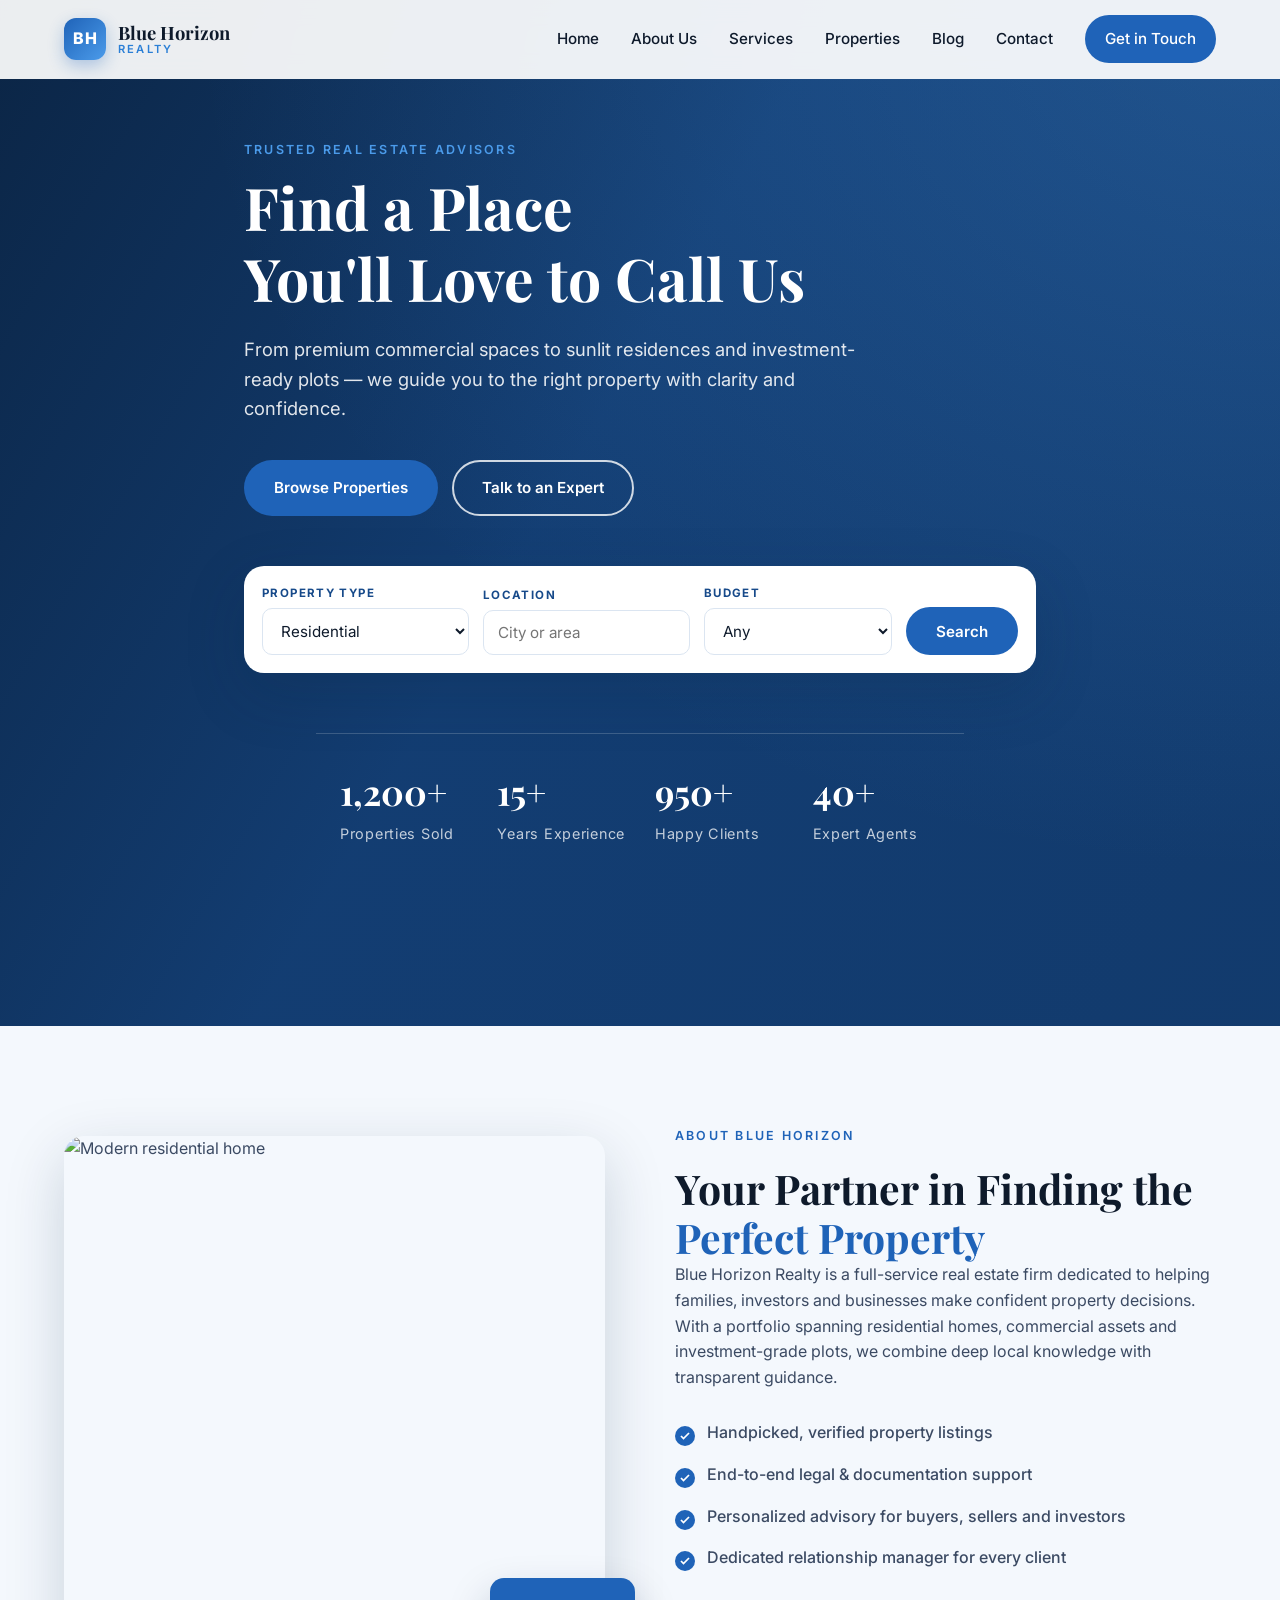
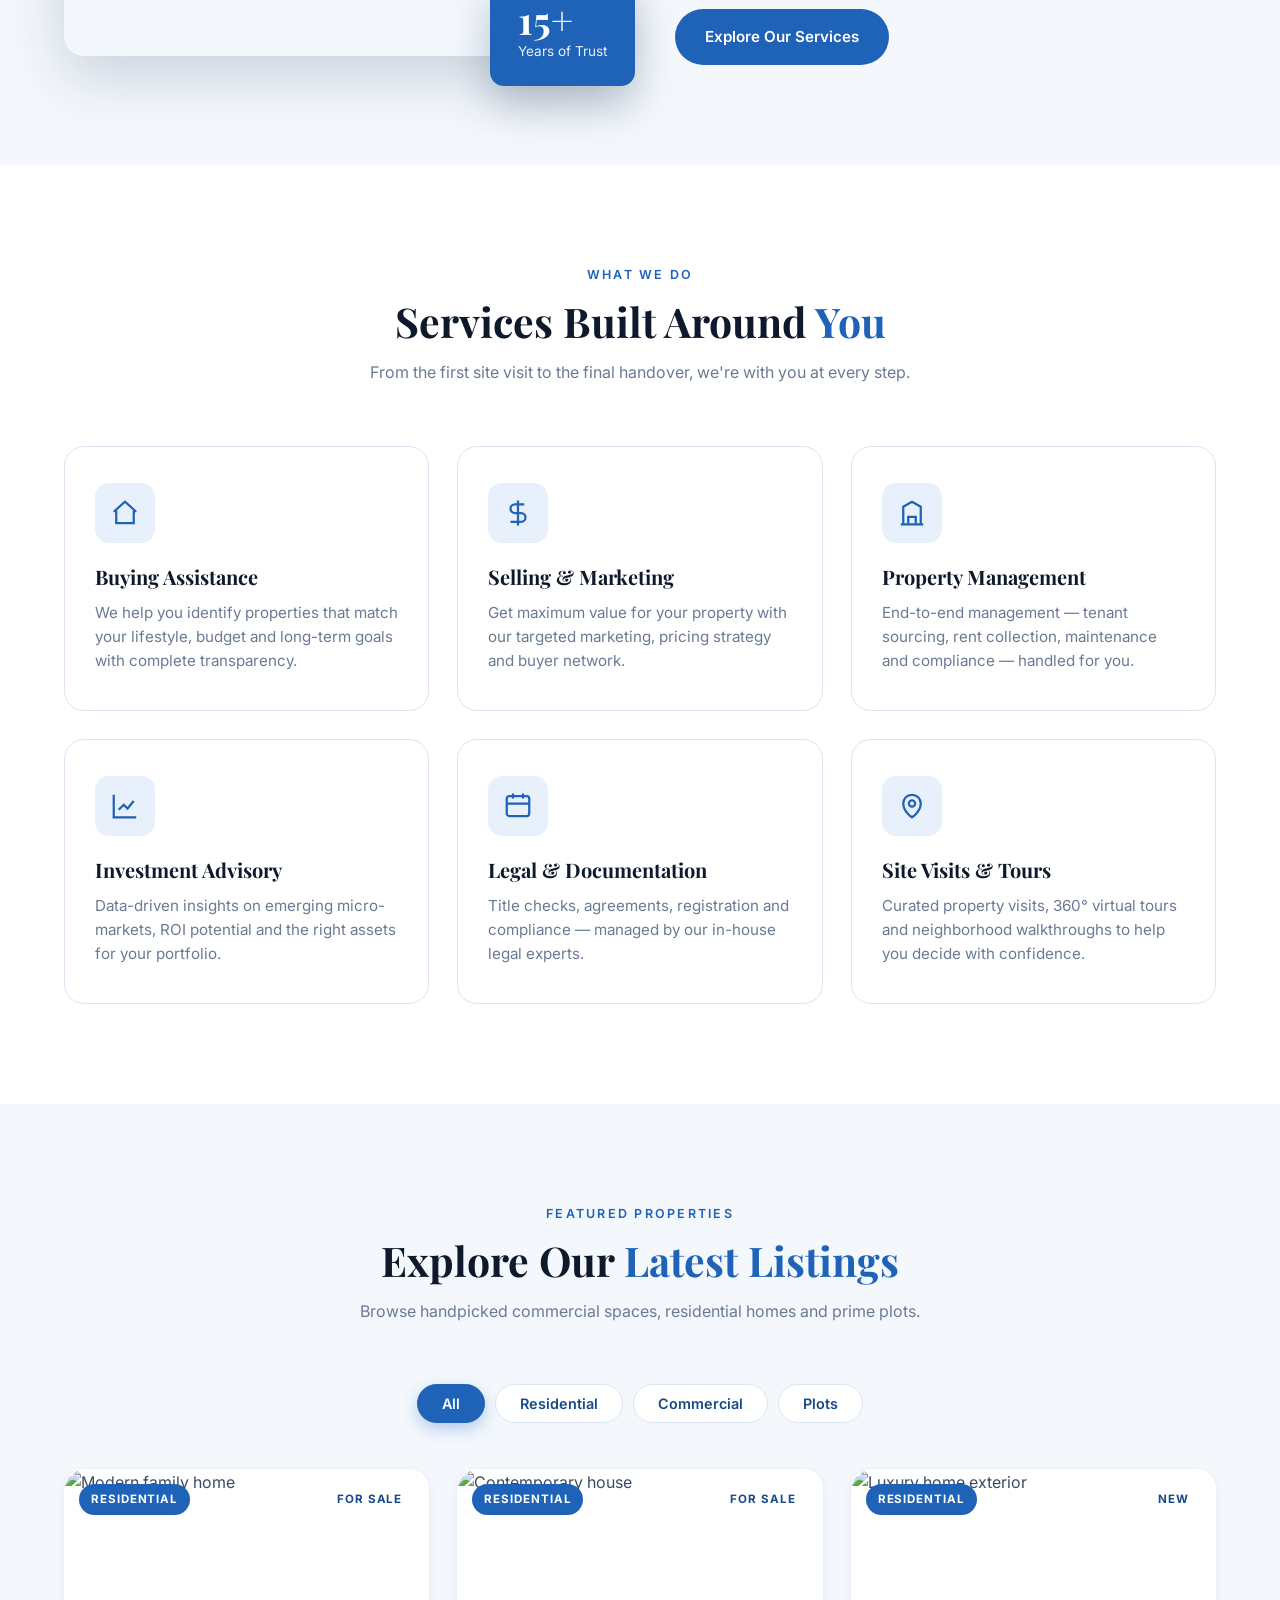
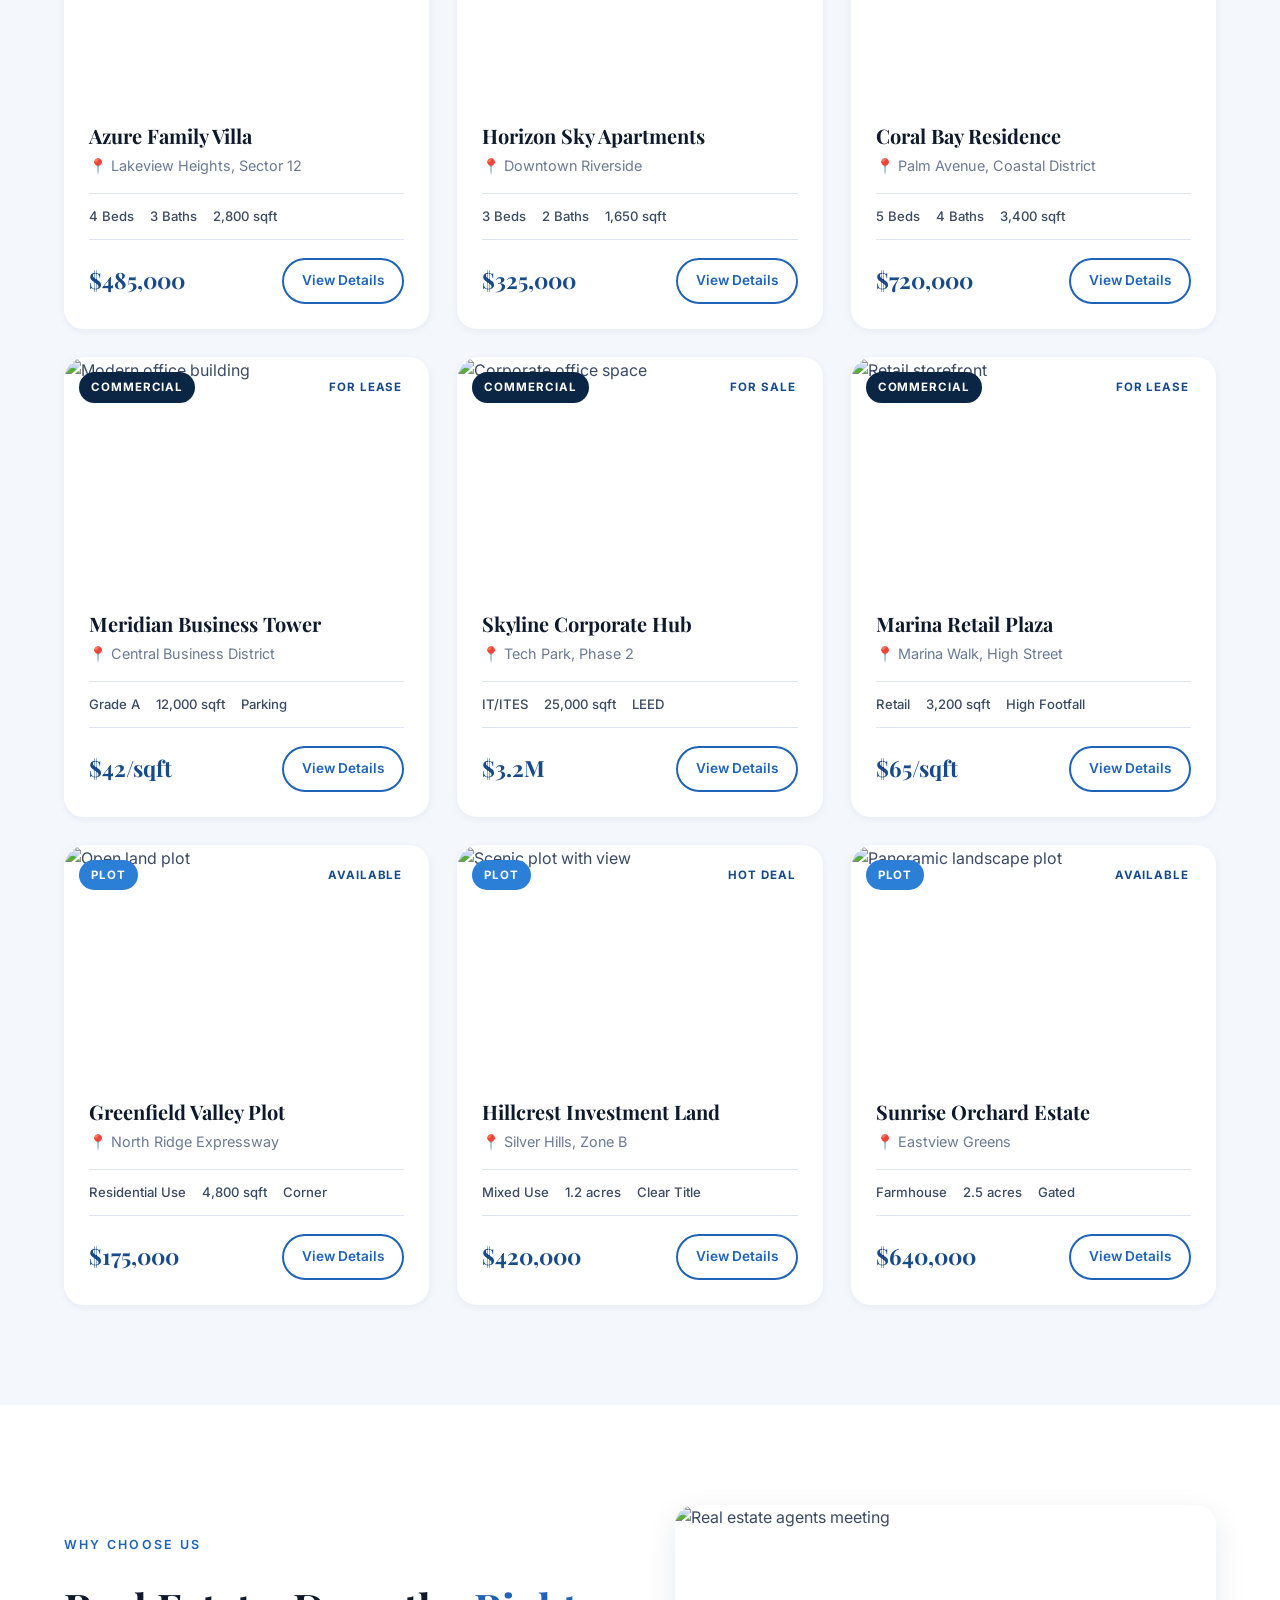
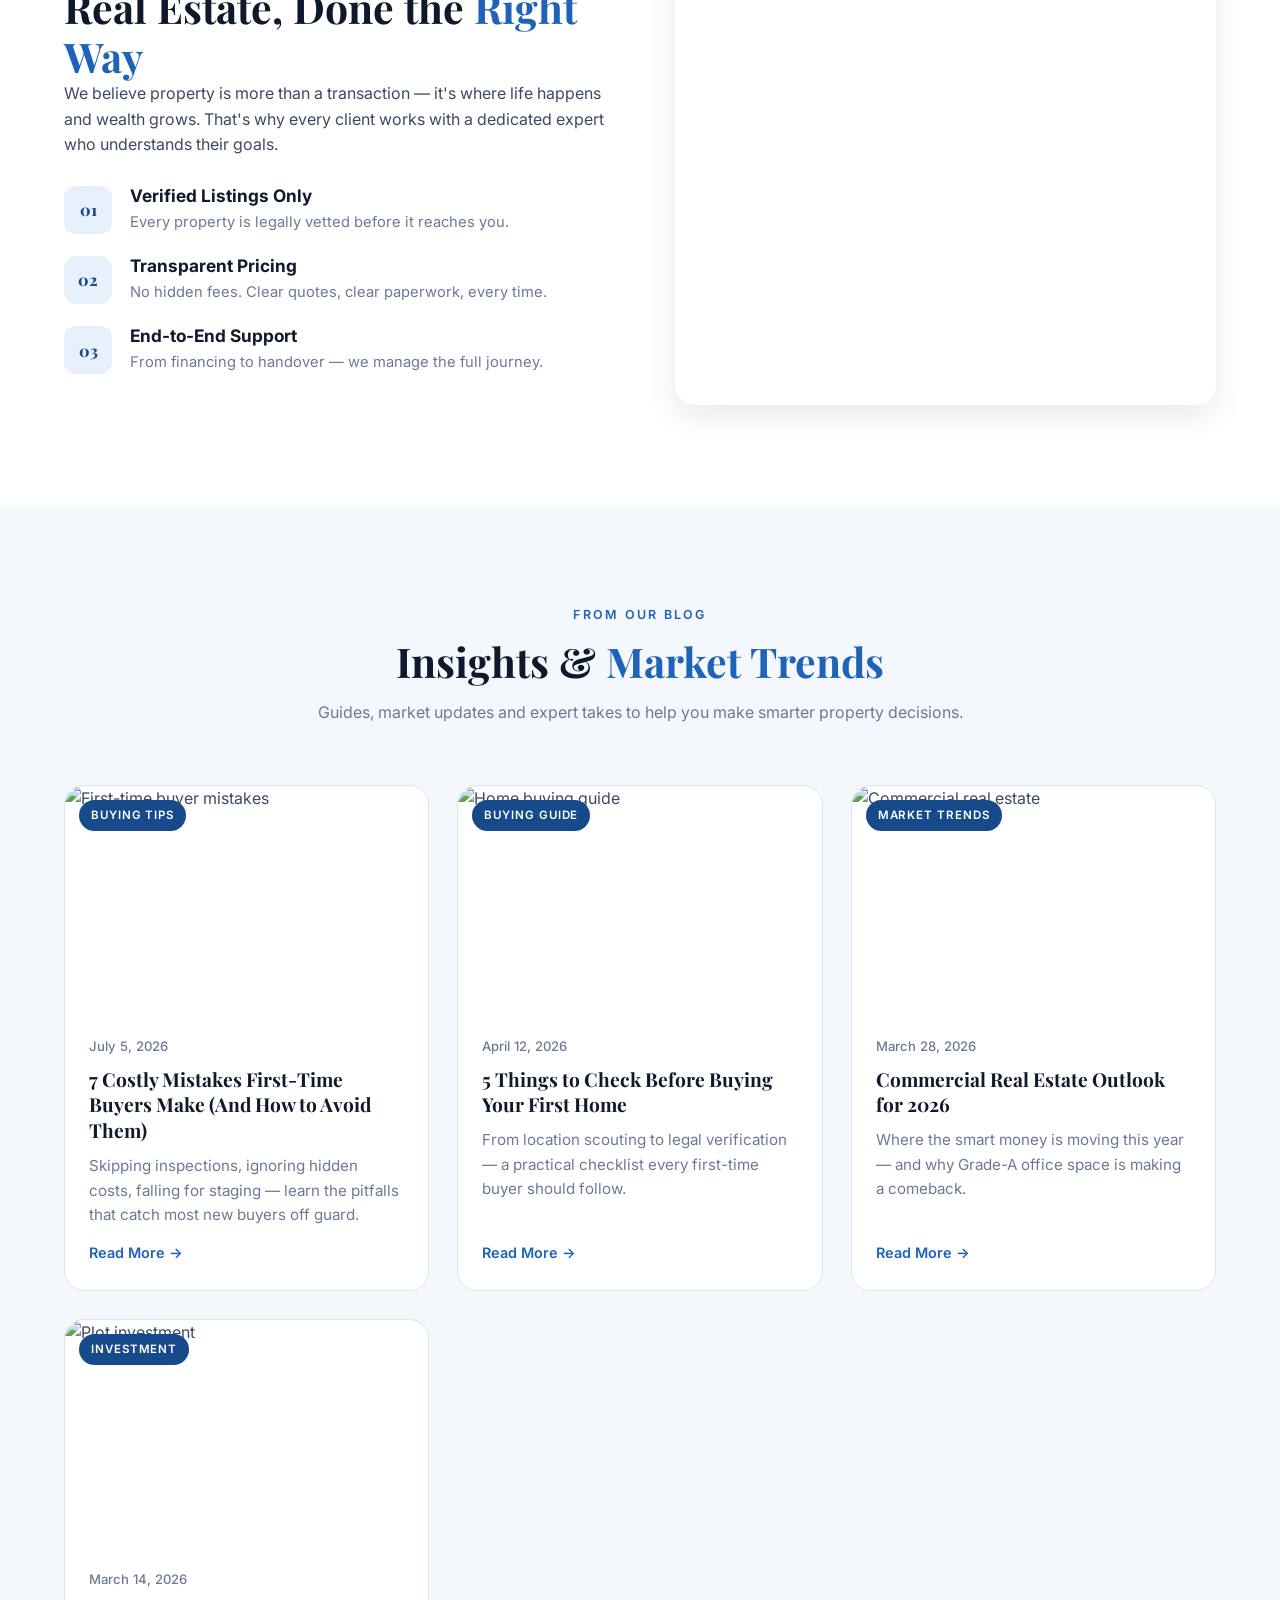
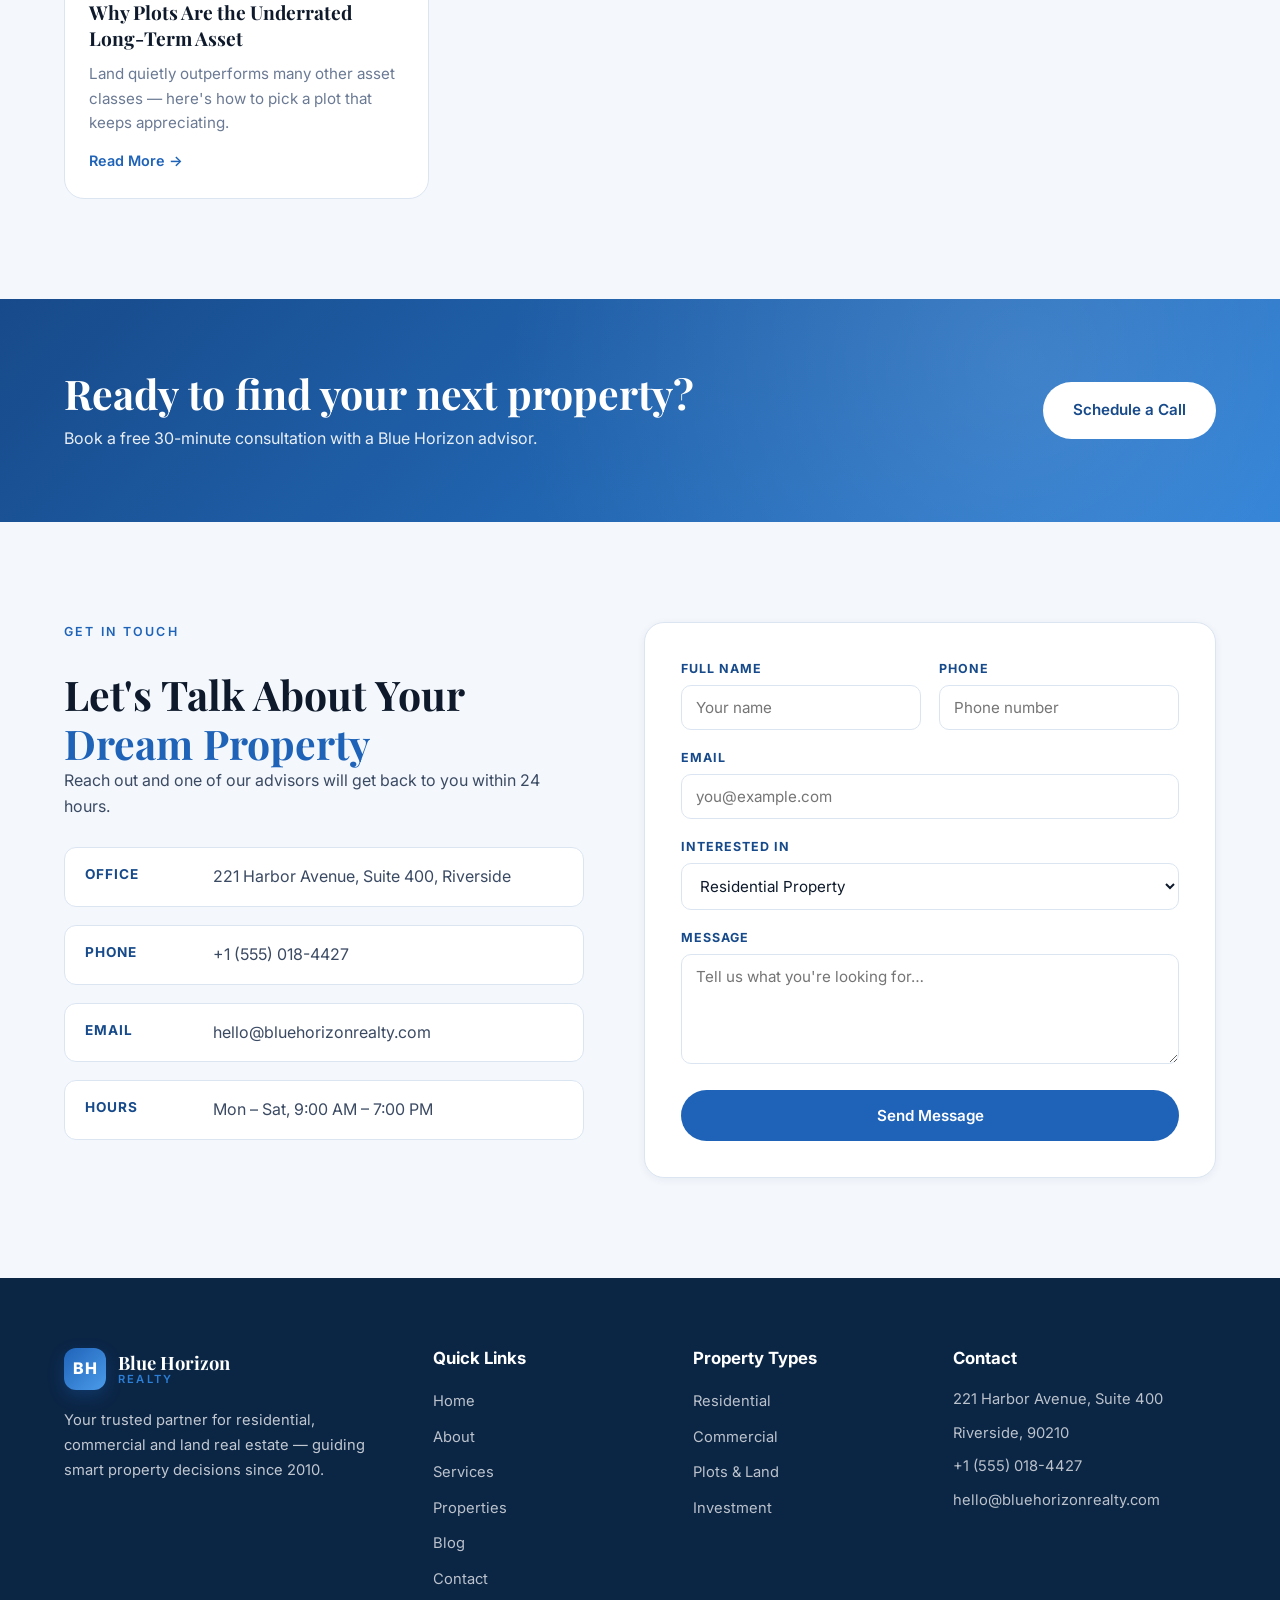
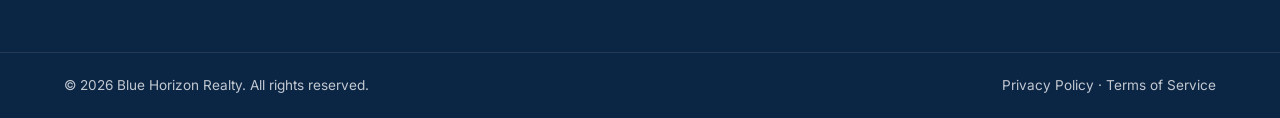
==== index.html @ d069899e "Add agent skills, blog post, and fix GUI bugs - Add orchestrator, frontend-design, backend-developme" ====
<!DOCTYPE html>
<html lang="en">
<head>
<meta charset="UTF-8" />
<meta name="viewport" content="width=device-width, initial-scale=1.0" />
<title>Blue Horizon Realty — Commercial, Residential & Plot Experts</title>
<meta name="description" content="Blue Horizon Realty helps you buy, sell, and invest in premium commercial spaces, residential homes, and plots across prime locations." />
<link rel="preconnect" href="https://fonts.googleapis.com" />
<link rel="preconnect" href="https://fonts.gstatic.com" crossorigin />
<link href="https://fonts.googleapis.com/css2?family=Inter:wght@300;400;500;600;700;800&family=Playfair+Display:wght@500;700&display=swap" rel="stylesheet" />
<link rel="stylesheet" href="styles.css" />

<!-- Google Tag Manager -->
<script>(function(w,d,s,l,i){w[l]=w[l]||[];w[l].push({'gtm.start':
new Date().getTime(),event:'gtm.js'});var f=d.getElementsByTagName(s)[0],
j=d.createElement(s),dl=l!='dataLayer'?'&l='+l:'';j.async=true;j.src=
'https://www.googletagmanager.com/gtm.js?id='+i+dl;f.parentNode.insertBefore(j,f);
})(window,document,'script','dataLayer','GTM-5ZD7WQLT');</script>
<!-- End Google Tag Manager -->



</head>
<body>


<!-- Google Tag Manager (noscript) -->
<noscript><iframe src="https://www.googletagmanager.com/ns.html?id=GTM-5ZD7WQLT"
height="0" width="0" style="display:none;visibility:hidden"></iframe></noscript>
<!-- End Google Tag Manager (noscript) -->


<!-- ======= NAVBAR ======= -->
<header class="navbar" id="navbar">
  <div class="container nav-inner">
    <a href="#home" class="logo">
      <span class="logo-mark">BH</span>
      <span class="logo-text">Blue Horizon<small>Realty</small></span>
    </a>
    <nav class="nav-links" id="navLinks">
      <a href="#home">Home</a>
      <a href="#about">About Us</a>
      <a href="#services">Services</a>
      <a href="#listings">Properties</a>
      <a href="#blog">Blog</a>
      <a href="#contact">Contact</a>
      <a href="#contact" class="btn btn-primary btn-sm">Get in Touch</a>
    </nav>
    <button class="menu-toggle" id="menuToggle" aria-label="Toggle menu">
      <span></span><span></span><span></span>
    </button>
  </div>
</header>

<!-- ======= HERO ======= -->
<section class="hero" id="home">
  <div class="hero-overlay"></div>
  <div class="container hero-content">
    <p class="eyebrow">Trusted Real Estate Advisors</p>
    <h1>Find a Place<br/>You'll Love to <span class="accent">Call Us</span></h1>
    <p class="hero-sub">From premium commercial spaces to sunlit residences and investment-ready plots — we guide you to the right property with clarity and confidence.</p>
    <div class="hero-cta">
      <a href="#listings" class="btn btn-primary">Browse Properties</a>
      <a href="#contact" class="btn btn-outline-light">Talk to an Expert</a>
    </div>

    <!-- Quick search bar -->
    <form class="hero-search" onsubmit="event.preventDefault(); document.getElementById('listings').scrollIntoView({behavior:'smooth'});">
      <div class="field">
        <label>Property Type</label>
        <select>
          <option>Residential</option>
          <option>Commercial</option>
          <option>Plots</option>
        </select>
      </div>
      <div class="field">
        <label>Location</label>
        <input type="text" placeholder="City or area" />
      </div>
      <div class="field">
        <label>Budget</label>
        <select>
          <option>Any</option>
          <option>Under $250K</option>
          <option>$250K – $500K</option>
          <option>$500K – $1M</option>
          <option>$1M+</option>
        </select>
      </div>
      <button class="btn btn-primary btn-search" type="submit">Search</button>
    </form>
  </div>

  <!-- Stats strip -->
  <div class="hero-stats container">
    <div><strong>1,200+</strong><span>Properties Sold</span></div>
    <div><strong>15+</strong><span>Years Experience</span></div>
    <div><strong>950+</strong><span>Happy Clients</span></div>
    <div><strong>40+</strong><span>Expert Agents</span></div>
  </div>
</section>

<!-- ======= ABOUT ======= -->
<section class="section about" id="about">
  <div class="container about-grid">
    <div class="about-img">
      <img src="https://images.unsplash.com/photo-1560518883-ce09059eeffa?auto=format&fit=crop&w=1000&q=80" alt="Modern residential home" />
      <div class="exp-badge">
        <strong>15+</strong>
        <span>Years of Trust</span>
      </div>
    </div>
    <div class="about-text">
      <p class="eyebrow dark">About Blue Horizon</p>
      <h2>Your Partner in Finding the <span class="accent">Perfect Property</span></h2>
      <p>Blue Horizon Realty is a full-service real estate firm dedicated to helping families, investors and businesses make confident property decisions. With a portfolio spanning residential homes, commercial assets and investment-grade plots, we combine deep local knowledge with transparent guidance.</p>
      <ul class="check-list">
        <li>Handpicked, verified property listings</li>
        <li>End-to-end legal & documentation support</li>
        <li>Personalized advisory for buyers, sellers and investors</li>
        <li>Dedicated relationship manager for every client</li>
      </ul>
      <a href="#services" class="btn btn-primary">Explore Our Services</a>
    </div>
  </div>
</section>

<!-- ======= SERVICES ======= -->
<section class="section services" id="services">
  <div class="container">
    <div class="section-head">
      <p class="eyebrow dark">What We Do</p>
      <h2>Services Built Around <span class="accent">You</span></h2>
      <p class="section-sub">From the first site visit to the final handover, we're with you at every step.</p>
    </div>

    <div class="service-grid">
      <div class="service-card">
        <div class="icon">
          <svg viewBox="0 0 24 24" fill="none" stroke="currentColor" stroke-width="1.8"><path d="M3 11l9-8 9 8"/><path d="M5 10v10h14V10"/></svg>
        </div>
        <h3>Buying Assistance</h3>
        <p>We help you identify properties that match your lifestyle, budget and long-term goals with complete transparency.</p>
      </div>
      <div class="service-card">
        <div class="icon">
          <svg viewBox="0 0 24 24" fill="none" stroke="currentColor" stroke-width="1.8"><path d="M12 2v20"/><path d="M17 5H9.5a3.5 3.5 0 000 7h5a3.5 3.5 0 010 7H6"/></svg>
        </div>
        <h3>Selling & Marketing</h3>
        <p>Get maximum value for your property with our targeted marketing, pricing strategy and buyer network.</p>
      </div>
      <div class="service-card">
        <div class="icon">
          <svg viewBox="0 0 24 24" fill="none" stroke="currentColor" stroke-width="1.8"><path d="M3 21h18"/><path d="M5 21V7l7-4 7 4v14"/><path d="M9 21v-6h6v6"/></svg>
        </div>
        <h3>Property Management</h3>
        <p>End-to-end management — tenant sourcing, rent collection, maintenance and compliance — handled for you.</p>
      </div>
      <div class="service-card">
        <div class="icon">
          <svg viewBox="0 0 24 24" fill="none" stroke="currentColor" stroke-width="1.8"><path d="M3 3v18h18"/><path d="M7 15l4-4 3 3 5-6"/></svg>
        </div>
        <h3>Investment Advisory</h3>
        <p>Data-driven insights on emerging micro-markets, ROI potential and the right assets for your portfolio.</p>
      </div>
      <div class="service-card">
        <div class="icon">
          <svg viewBox="0 0 24 24" fill="none" stroke="currentColor" stroke-width="1.8"><rect x="3" y="4" width="18" height="16" rx="2"/><path d="M8 2v4M16 2v4M3 10h18"/></svg>
        </div>
        <h3>Legal & Documentation</h3>
        <p>Title checks, agreements, registration and compliance — managed by our in-house legal experts.</p>
      </div>
      <div class="service-card">
        <div class="icon">
          <svg viewBox="0 0 24 24" fill="none" stroke="currentColor" stroke-width="1.8"><path d="M12 21s-7-4.5-7-11a7 7 0 1114 0c0 6.5-7 11-7 11z"/><circle cx="12" cy="10" r="2.5"/></svg>
        </div>
        <h3>Site Visits & Tours</h3>
        <p>Curated property visits, 360° virtual tours and neighborhood walkthroughs to help you decide with confidence.</p>
      </div>
    </div>
  </div>
</section>

<!-- ======= PROPERTY LISTINGS ======= -->
<section class="section listings" id="listings">
  <div class="container">
    <div class="section-head">
      <p class="eyebrow dark">Featured Properties</p>
      <h2>Explore Our <span class="accent">Latest Listings</span></h2>
      <p class="section-sub">Browse handpicked commercial spaces, residential homes and prime plots.</p>
    </div>

    <!-- Filter tabs -->
    <div class="filter-tabs" id="filterTabs">
      <button class="tab active" data-filter="all">All</button>
      <button class="tab" data-filter="residential">Residential</button>
      <button class="tab" data-filter="commercial">Commercial</button>
      <button class="tab" data-filter="plots">Plots</button>
    </div>

    <div class="property-grid" id="propertyGrid">

      <!-- RESIDENTIAL -->
      <article class="property-card" data-cat="residential">
        <div class="prop-img">
          <img src="https://images.unsplash.com/photo-1568605114967-8130f3a36994?auto=format&fit=crop&w=900&q=80" alt="Modern family home" />
          <span class="tag tag-res">Residential</span>
          <span class="status">For Sale</span>
        </div>
        <div class="prop-body">
          <h3>Azure Family Villa</h3>
          <p class="prop-loc">Lakeview Heights, Sector 12</p>
          <div class="prop-meta">
            <span>4 Beds</span><span>3 Baths</span><span>2,800 sqft</span>
          </div>
          <div class="prop-foot">
            <span class="price">$485,000</span>
            <a href="#contact" class="btn btn-outline btn-sm">View Details</a>
          </div>
        </div>
      </article>

      <article class="property-card" data-cat="residential">
        <div class="prop-img">
          <img src="https://images.unsplash.com/photo-1600596542815-ffad4c1539a9?auto=format&fit=crop&w=900&q=80" alt="Contemporary house" />
          <span class="tag tag-res">Residential</span>
          <span class="status">For Sale</span>
        </div>
        <div class="prop-body">
          <h3>Horizon Sky Apartments</h3>
          <p class="prop-loc">Downtown Riverside</p>
          <div class="prop-meta">
            <span>3 Beds</span><span>2 Baths</span><span>1,650 sqft</span>
          </div>
          <div class="prop-foot">
            <span class="price">$325,000</span>
            <a href="#contact" class="btn btn-outline btn-sm">View Details</a>
          </div>
        </div>
      </article>

      <article class="property-card" data-cat="residential">
        <div class="prop-img">
          <img src="https://images.unsplash.com/photo-1600585154340-be6161a56a0c?auto=format&fit=crop&w=900&q=80" alt="Luxury home exterior" />
          <span class="tag tag-res">Residential</span>
          <span class="status">New</span>
        </div>
        <div class="prop-body">
          <h3>Coral Bay Residence</h3>
          <p class="prop-loc">Palm Avenue, Coastal District</p>
          <div class="prop-meta">
            <span>5 Beds</span><span>4 Baths</span><span>3,400 sqft</span>
          </div>
          <div class="prop-foot">
            <span class="price">$720,000</span>
            <a href="#contact" class="btn btn-outline btn-sm">View Details</a>
          </div>
        </div>
      </article>

      <!-- COMMERCIAL -->
      <article class="property-card" data-cat="commercial">
        <div class="prop-img">
          <img src="https://images.unsplash.com/photo-1486406146926-c627a92ad1ab?auto=format&fit=crop&w=900&q=80" alt="Modern office building" />
          <span class="tag tag-com">Commercial</span>
          <span class="status">For Lease</span>
        </div>
        <div class="prop-body">
          <h3>Meridian Business Tower</h3>
          <p class="prop-loc">Central Business District</p>
          <div class="prop-meta">
            <span>Grade A</span><span>12,000 sqft</span><span>Parking</span>
          </div>
          <div class="prop-foot">
            <span class="price">$42/sqft</span>
            <a href="#contact" class="btn btn-outline btn-sm">View Details</a>
          </div>
        </div>
      </article>

      <article class="property-card" data-cat="commercial">
        <div class="prop-img">
          <img src="https://images.unsplash.com/photo-1497366216548-37526070297c?auto=format&fit=crop&w=900&q=80" alt="Corporate office space" />
          <span class="tag tag-com">Commercial</span>
          <span class="status">For Sale</span>
        </div>
        <div class="prop-body">
          <h3>Skyline Corporate Hub</h3>
          <p class="prop-loc">Tech Park, Phase 2</p>
          <div class="prop-meta">
            <span>IT/ITES</span><span>25,000 sqft</span><span>LEED</span>
          </div>
          <div class="prop-foot">
            <span class="price">$3.2M</span>
            <a href="#contact" class="btn btn-outline btn-sm">View Details</a>
          </div>
        </div>
      </article>

      <article class="property-card" data-cat="commercial">
        <div class="prop-img">
          <img src="https://images.unsplash.com/photo-1441986300917-64674bd600d8?auto=format&fit=crop&w=900&q=80" alt="Retail storefront" />
          <span class="tag tag-com">Commercial</span>
          <span class="status">For Lease</span>
        </div>
        <div class="prop-body">
          <h3>Marina Retail Plaza</h3>
          <p class="prop-loc">Marina Walk, High Street</p>
          <div class="prop-meta">
            <span>Retail</span><span>3,200 sqft</span><span>High Footfall</span>
          </div>
          <div class="prop-foot">
            <span class="price">$65/sqft</span>
            <a href="#contact" class="btn btn-outline btn-sm">View Details</a>
          </div>
        </div>
      </article>

      <!-- PLOTS -->
      <article class="property-card" data-cat="plots">
        <div class="prop-img">
          <img src="https://images.unsplash.com/photo-1500382017468-9049fed747ef?auto=format&fit=crop&w=900&q=80" alt="Open land plot" />
          <span class="tag tag-plot">Plot</span>
          <span class="status">Available</span>
        </div>
        <div class="prop-body">
          <h3>Greenfield Valley Plot</h3>
          <p class="prop-loc">North Ridge Expressway</p>
          <div class="prop-meta">
            <span>Residential Use</span><span>4,800 sqft</span><span>Corner</span>
          </div>
          <div class="prop-foot">
            <span class="price">$175,000</span>
            <a href="#contact" class="btn btn-outline btn-sm">View Details</a>
          </div>
        </div>
      </article>

      <article class="property-card" data-cat="plots">
        <div class="prop-img">
          <img src="https://images.unsplash.com/photo-1464822759023-fed622ff2c3b?auto=format&fit=crop&w=900&q=80" alt="Scenic plot with view" />
          <span class="tag tag-plot">Plot</span>
          <span class="status">Hot Deal</span>
        </div>
        <div class="prop-body">
          <h3>Hillcrest Investment Land</h3>
          <p class="prop-loc">Silver Hills, Zone B</p>
          <div class="prop-meta">
            <span>Mixed Use</span><span>1.2 acres</span><span>Clear Title</span>
          </div>
          <div class="prop-foot">
            <span class="price">$420,000</span>
            <a href="#contact" class="btn btn-outline btn-sm">View Details</a>
          </div>
        </div>
      </article>

      <article class="property-card" data-cat="plots">
        <div class="prop-img">
          <img src="https://images.unsplash.com/photo-1501785888041-af3ef285b470?auto=format&fit=crop&w=900&q=80" alt="Panoramic landscape plot" />
          <span class="tag tag-plot">Plot</span>
          <span class="status">Available</span>
        </div>
        <div class="prop-body">
          <h3>Sunrise Orchard Estate</h3>
          <p class="prop-loc">Eastview Greens</p>
          <div class="prop-meta">
            <span>Farmhouse</span><span>2.5 acres</span><span>Gated</span>
          </div>
          <div class="prop-foot">
            <span class="price">$640,000</span>
            <a href="#contact" class="btn btn-outline btn-sm">View Details</a>
          </div>
        </div>
      </article>

    </div>
  </div>
</section>

<!-- ======= WHY CHOOSE US ======= -->
<section class="section why">
  <div class="container why-grid">
    <div class="why-text">
      <p class="eyebrow dark">Why Choose Us</p>
      <h2>Real Estate, Done the <span class="accent">Right Way</span></h2>
      <p>We believe property is more than a transaction — it's where life happens and wealth grows. That's why every client works with a dedicated expert who understands their goals.</p>
      <div class="why-points">
        <div class="why-point">
          <div class="wp-num">01</div>
          <div><h4>Verified Listings Only</h4><p>Every property is legally vetted before it reaches you.</p></div>
        </div>
        <div class="why-point">
          <div class="wp-num">02</div>
          <div><h4>Transparent Pricing</h4><p>No hidden fees. Clear quotes, clear paperwork, every time.</p></div>
        </div>
        <div class="why-point">
          <div class="wp-num">03</div>
          <div><h4>End-to-End Support</h4><p>From financing to handover — we manage the full journey.</p></div>
        </div>
      </div>
    </div>
    <div class="why-img">
      <img src="https://images.unsplash.com/photo-1582407947304-fd86f028f716?auto=format&fit=crop&w=900&q=80" alt="Real estate agents meeting" />
    </div>
  </div>
</section>

<!-- ======= BLOG ======= -->
<section class="section blog" id="blog">
  <div class="container">
    <div class="section-head">
      <p class="eyebrow dark">From Our Blog</p>
      <h2>Insights & <span class="accent">Market Trends</span></h2>
      <p class="section-sub">Guides, market updates and expert takes to help you make smarter property decisions.</p>
    </div>

    <div class="blog-grid">
      <article class="blog-card">
        <a href="blog/first-time-buyer-mistakes.html" class="blog-img">
          <img src="https://images.unsplash.com/photo-1582407947304-fd86f028f716?auto=format&fit=crop&w=900&q=80" alt="First-time buyer mistakes" />
          <span class="blog-cat">Buying Tips</span>
        </a>
        <div class="blog-body">
          <span class="blog-date">July 5, 2026</span>
          <h3><a href="blog/first-time-buyer-mistakes.html">7 Costly Mistakes First-Time Buyers Make (And How to Avoid Them)</a></h3>
          <p>Skipping inspections, ignoring hidden costs, falling for staging — learn the pitfalls that catch most new buyers off guard.</p>
          <a href="blog/first-time-buyer-mistakes.html" class="blog-more">Read More →</a>
        </div>
      </article>

      <article class="blog-card">
        <a href="#" class="blog-img">
          <img src="https://images.unsplash.com/photo-1560518883-ce09059eeffa?auto=format&fit=crop&w=900&q=80" alt="Home buying guide" />
          <span class="blog-cat">Buying Guide</span>
        </a>
        <div class="blog-body">
          <span class="blog-date">April 12, 2026</span>
          <h3><a href="#">5 Things to Check Before Buying Your First Home</a></h3>
          <p>From location scouting to legal verification — a practical checklist every first-time buyer should follow.</p>
          <a href="#" class="blog-more">Read More →</a>
        </div>
      </article>

      <article class="blog-card">
        <a href="#" class="blog-img">
          <img src="https://images.unsplash.com/photo-1486406146926-c627a92ad1ab?auto=format&fit=crop&w=900&q=80" alt="Commercial real estate" />
          <span class="blog-cat">Market Trends</span>
        </a>
        <div class="blog-body">
          <span class="blog-date">March 28, 2026</span>
          <h3><a href="#">Commercial Real Estate Outlook for 2026</a></h3>
          <p>Where the smart money is moving this year — and why Grade-A office space is making a comeback.</p>
          <a href="#" class="blog-more">Read More →</a>
        </div>
      </article>

      <article class="blog-card">
        <a href="#" class="blog-img">
          <img src="https://images.unsplash.com/photo-1500382017468-9049fed747ef?auto=format&fit=crop&w=900&q=80" alt="Plot investment" />
          <span class="blog-cat">Investment</span>
        </a>
        <div class="blog-body">
          <span class="blog-date">March 14, 2026</span>
          <h3><a href="#">Why Plots Are the Underrated Long-Term Asset</a></h3>
          <p>Land quietly outperforms many other asset classes — here's how to pick a plot that keeps appreciating.</p>
          <a href="#" class="blog-more">Read More →</a>
        </div>
      </article>
    </div>
  </div>
</section>

<!-- ======= CTA BAND ======= -->
<section class="cta-band">
  <div class="container cta-inner">
    <div>
      <h2>Ready to find your next property?</h2>
      <p>Book a free 30-minute consultation with a Blue Horizon advisor.</p>
    </div>
    <a href="#contact" class="btn btn-white">Schedule a Call</a>
  </div>
</section>

<!-- ======= CONTACT ======= -->
<section class="section contact" id="contact">
  <div class="container contact-grid">
    <div class="contact-info">
      <p class="eyebrow dark">Get in Touch</p>
      <h2>Let's Talk About Your <span class="accent">Dream Property</span></h2>
      <p>Reach out and one of our advisors will get back to you within 24 hours.</p>

      <ul class="info-list">
        <li><strong>Office</strong><span>221 Harbor Avenue, Suite 400, Riverside</span></li>
        <li><strong>Phone</strong><span>+1 (555) 018-4427</span></li>
        <li><strong>Email</strong><span>hello@bluehorizonrealty.com</span></li>
        <li><strong>Hours</strong><span>Mon – Sat, 9:00 AM – 7:00 PM</span></li>
      </ul>
    </div>

    <form class="contact-form" onsubmit="event.preventDefault(); alert('Thank you! We will be in touch shortly.'); this.reset();">
      <div class="row">
        <div class="field"><label>Full Name</label><input type="text" required placeholder="Your name" /></div>
        <div class="field"><label>Phone</label><input type="tel" required placeholder="Phone number" /></div>
      </div>
      <div class="field"><label>Email</label><input type="email" required placeholder="you@example.com" /></div>
      <div class="field">
        <label>Interested In</label>
        <select>
          <option>Residential Property</option>
          <option>Commercial Property</option>
          <option>Plots & Land</option>
          <option>Investment Advisory</option>
        </select>
      </div>
      <div class="field"><label>Message</label><textarea rows="4" placeholder="Tell us what you're looking for…"></textarea></div>
      <button class="btn btn-primary" type="submit">Send Message</button>
    </form>
  </div>
</section>

<!-- ======= FOOTER ======= -->
<footer class="footer">
  <div class="container footer-grid">
    <div>
      <a href="#home" class="logo logo-light">
        <span class="logo-mark">BH</span>
        <span class="logo-text">Blue Horizon<small>Realty</small></span>
      </a>
      <p class="footer-about">Your trusted partner for residential, commercial and land real estate — guiding smart property decisions since 2010.</p>
    </div>
    <div>
      <h4>Quick Links</h4>
      <ul><li><a href="#home">Home</a></li><li><a href="#about">About</a></li><li><a href="#services">Services</a></li><li><a href="#listings">Properties</a></li><li><a href="#blog">Blog</a></li><li><a href="#contact">Contact</a></li></ul>
    </div>
    <div>
      <h4>Property Types</h4>
      <ul><li><a href="#listings">Residential</a></li><li><a href="#listings">Commercial</a></li><li><a href="#listings">Plots & Land</a></li><li><a href="#listings">Investment</a></li></ul>
    </div>
    <div>
      <h4>Contact</h4>
      <ul class="plain">
        <li>221 Harbor Avenue, Suite 400</li>
        <li>Riverside, 90210</li>
        <li>+1 (555) 018-4427</li>
        <li>hello@bluehorizonrealty.com</li>
      </ul>
    </div>
  </div>
  <div class="footer-bottom">
    <div class="container">
      <span>© 2026 Blue Horizon Realty. All rights reserved.</span>
      <span><a href="#">Privacy Policy</a> · <a href="#">Terms of Service</a></span>
    </div>
  </div>
</footer>

<script src="script.js"></script>
</body>
</html>
---- styles.css ----
/* ========= RESET & BASE ========= */
*,*::before,*::after{box-sizing:border-box;margin:0;padding:0}
:root{
  --blue-900:#0b2545;
  --blue-800:#123a6b;
  --blue-700:#174a8a;
  --blue-600:#1f63b8;
  --blue-500:#2b7fd6;
  --blue-400:#4b9bea;
  --blue-100:#e7f0fb;
  --blue-50:#f4f8fd;
  --white:#ffffff;
  --ink:#0e1a2b;
  --text:#3b4a63;
  --muted:#6b7a94;
  --border:#dbe5f1;
  --shadow-sm:0 2px 8px rgba(11,37,69,.06);
  --shadow:0 10px 30px rgba(11,37,69,.10);
  --shadow-lg:0 20px 60px rgba(11,37,69,.18);
  --radius:14px;
  --radius-lg:20px;
  --max:1200px;
}
html{scroll-behavior:smooth}
body{
  font-family:'Inter',-apple-system,BlinkMacSystemFont,sans-serif;
  color:var(--text);
  background:var(--white);
  line-height:1.6;
  -webkit-font-smoothing:antialiased;
}
img{max-width:100%;display:block}
a{color:inherit;text-decoration:none}
ul{list-style:none}
button{font-family:inherit;cursor:pointer;border:none;background:none}

.container{max-width:var(--max);margin:0 auto;padding:0 24px}
.section{padding:100px 0}
h1,h2,h3,h4{font-family:'Playfair Display','Inter',serif;color:var(--ink);line-height:1.2;font-weight:700}
h1{font-size:clamp(2.2rem,4.6vw,3.8rem)}
h2{font-size:clamp(1.8rem,3.2vw,2.6rem)}
h3{font-size:1.25rem}
.accent{color:var(--blue-600)}
.eyebrow{
  font-family:'Inter',sans-serif;
  text-transform:uppercase;
  letter-spacing:.18em;
  font-size:.78rem;
  font-weight:600;
  color:var(--blue-400);
  margin-bottom:12px;
}
.eyebrow.dark{color:var(--blue-600)}
.section-head{text-align:center;max-width:720px;margin:0 auto 60px}
.section-sub{color:var(--muted);margin-top:14px}

/* ========= BUTTONS ========= */
.btn{
  display:inline-flex;align-items:center;justify-content:center;gap:8px;
  padding:14px 28px;border-radius:999px;
  font-weight:600;font-size:.95rem;
  transition:all .25s ease;white-space:nowrap;
  border:2px solid transparent;cursor:pointer;
}
.btn-sm{padding:10px 18px;font-size:.85rem}
.btn-primary{background:var(--blue-600);color:#fff}
.btn-primary:hover{background:var(--blue-700);transform:translateY(-2px);box-shadow:0 10px 24px rgba(31,99,184,.35)}
.btn-outline{border-color:var(--blue-600);color:var(--blue-600)}
.btn-outline:hover{background:var(--blue-600);color:#fff}
.btn-outline-light{border-color:rgba(255,255,255,.8);color:#fff}
.btn-outline-light:hover{background:#fff;color:var(--blue-700)}
.btn-white{background:#fff;color:var(--blue-700)}
.btn-white:hover{transform:translateY(-2px);box-shadow:0 10px 24px rgba(0,0,0,.2)}

/* ========= NAVBAR ========= */
.navbar{
  position:fixed;top:0;left:0;right:0;z-index:100;
  background:rgba(255,255,255,.92);
  backdrop-filter:blur(12px);
  border-bottom:1px solid transparent;
  transition:all .3s ease;
}
.navbar.scrolled{
  box-shadow:var(--shadow-sm);
  border-bottom-color:var(--border);
}
.nav-inner{display:flex;align-items:center;justify-content:space-between;height:78px}
.logo{display:flex;align-items:center;gap:12px;font-weight:700}
.logo-mark{
  width:42px;height:42px;border-radius:12px;
  background:linear-gradient(135deg,var(--blue-600),var(--blue-400));
  color:#fff;display:grid;place-items:center;
  font-weight:800;letter-spacing:.5px;font-size:1rem;
  box-shadow:0 6px 16px rgba(31,99,184,.3);
}
.logo-text{display:flex;flex-direction:column;line-height:1.1;color:var(--ink);font-size:1.15rem;font-family:'Playfair Display',serif}
.logo-text small{font-size:.7rem;letter-spacing:.2em;color:var(--blue-500);text-transform:uppercase;font-family:'Inter',sans-serif;font-weight:600}
.nav-links{display:flex;align-items:center;gap:32px}
.nav-links a{color:var(--ink);font-weight:500;font-size:.95rem;transition:color .2s}
.nav-links a:hover{color:var(--blue-600)}
.nav-links .btn{color:#fff}

.menu-toggle{display:none;flex-direction:column;gap:5px;padding:8px}
.menu-toggle span{width:24px;height:2px;background:var(--ink);border-radius:2px;transition:.3s}

/* ========= HERO ========= */
.hero{
  position:relative;min-height:100vh;overflow:hidden;
  background:#0b2545;
  color:#fff;
  padding:140px 0 180px;
  display:flex;flex-direction:column;justify-content:center;
}
.hero::before{
  content:"";position:absolute;inset:-5%;z-index:0;
  background:url('https://images.unsplash.com/photo-1600585154340-be6161a56a0c?auto=format&fit=crop&w=1920&q=80') center/cover no-repeat;
  animation:heroZoom 20s ease-in-out infinite alternate;
}
.hero::after{
  content:"";position:absolute;inset:0;z-index:1;pointer-events:none;
  background:linear-gradient(120deg,rgba(11,37,69,.85) 0%,rgba(23,74,138,.65) 45%,rgba(31,99,184,.35) 100%);
}
@keyframes heroZoom{
  0%{transform:scale(1) translate(0,0)}
  100%{transform:scale(1.15) translate(-2%,-1%)}
}
.hero-overlay{position:absolute;inset:0;z-index:2;background:radial-gradient(ellipse at top right,rgba(75,155,234,.25),transparent 60%);pointer-events:none}
.hero-content>*{animation:heroFadeUp .9s ease-out both}
.hero-content>*:nth-child(1){animation-delay:.05s}
.hero-content>*:nth-child(2){animation-delay:.2s}
.hero-content>*:nth-child(3){animation-delay:.35s}
.hero-content>*:nth-child(4){animation-delay:.5s}
.hero-content>*:nth-child(5){animation-delay:.65s}
@keyframes heroFadeUp{
  from{opacity:0;transform:translateY(24px)}
  to{opacity:1;transform:translateY(0)}
}
@media (prefers-reduced-motion:reduce){
  .hero::before{animation:none}
  .hero-content>*{animation:none}
}
.hero-content{position:relative;z-index:2;max-width:840px}
.hero .eyebrow{color:var(--blue-400)}
.hero h1{color:#fff;margin-bottom:22px}
.hero h1 .accent{color:#fff}
.hero-sub{font-size:1.15rem;color:rgba(255,255,255,.88);max-width:620px;margin-bottom:36px}
.hero-cta{display:flex;gap:14px;flex-wrap:wrap;margin-bottom:50px}

.hero-search{
  background:#fff;border-radius:var(--radius-lg);
  padding:18px;display:grid;grid-template-columns:1.1fr 1.1fr 1fr auto;gap:14px;
  box-shadow:var(--shadow-lg);max-width:920px;align-items:end;
}
.hero-search .field{display:flex;flex-direction:column;gap:6px}
.hero-search label{font-size:.72rem;font-weight:700;color:var(--blue-700);text-transform:uppercase;letter-spacing:.12em}
.hero-search input,.hero-search select,
.contact-form input,.contact-form select,.contact-form textarea{
  width:100%;padding:12px 14px;border:1px solid var(--border);
  border-radius:10px;font-size:.95rem;color:var(--ink);background:#fff;
  font-family:inherit;transition:border-color .2s,box-shadow .2s;
}
.hero-search input:focus,.hero-search select:focus,
.contact-form input:focus,.contact-form select:focus,.contact-form textarea:focus{
  outline:none;border-color:var(--blue-500);box-shadow:0 0 0 4px rgba(43,127,214,.12);
}
.btn-search{height:48px;align-self:end}

.hero-stats{
  position:relative;z-index:2;margin-top:60px;
  display:grid;grid-template-columns:repeat(4,1fr);gap:30px;
  padding-top:30px;border-top:1px solid rgba(255,255,255,.18);
}
.hero-stats strong{display:block;font-family:'Playfair Display',serif;font-size:2.2rem;color:#fff;font-weight:700}
.hero-stats span{color:rgba(255,255,255,.75);font-size:.9rem;letter-spacing:.05em}

/* ========= ABOUT ========= */
.about{background:var(--blue-50)}
.about-grid{display:grid;grid-template-columns:1fr 1fr;gap:70px;align-items:center}
.about-img{position:relative;border-radius:var(--radius-lg);overflow:visible}
.about-img img{width:100%;height:520px;object-fit:cover;border-radius:var(--radius-lg);box-shadow:var(--shadow-lg)}
.exp-badge{
  position:absolute;bottom:-30px;right:-30px;
  background:var(--blue-600);color:#fff;
  padding:22px 28px;border-radius:var(--radius);
  box-shadow:0 20px 40px rgba(11,37,69,.25);
}
.exp-badge strong{font-family:'Playfair Display',serif;font-size:2.4rem;display:block;line-height:1}
.exp-badge span{font-size:.85rem;opacity:.9}
.about-text p{margin-bottom:18px;color:var(--text)}
.check-list{margin:22px 0 30px}
.check-list li{
  position:relative;padding:8px 0 8px 32px;color:var(--text);font-weight:500;
}
.check-list li::before{
  content:"";position:absolute;left:0;top:14px;
  width:20px;height:20px;border-radius:50%;
  background:var(--blue-600) url("data:image/svg+xml;utf8,<svg xmlns='http://www.w3.org/2000/svg' viewBox='0 0 24 24' fill='none' stroke='white' stroke-width='3.5'><polyline points='20 6 9 17 4 12'/></svg>") center/12px no-repeat;
}

/* ========= SERVICES ========= */
.services{background:#fff}
.service-grid{display:grid;grid-template-columns:repeat(3,1fr);gap:28px}
.service-card{
  background:#fff;border:1px solid var(--border);border-radius:var(--radius-lg);
  padding:36px 30px;transition:all .3s ease;position:relative;overflow:hidden;
}
.service-card::before{
  content:"";position:absolute;top:0;left:0;width:100%;height:4px;
  background:linear-gradient(90deg,var(--blue-500),var(--blue-400));
  transform:scaleX(0);transform-origin:left;transition:transform .3s ease;
}
.service-card:hover{transform:translateY(-6px);box-shadow:var(--shadow);border-color:transparent}
.service-card:hover::before{transform:scaleX(1)}
.service-card .icon{
  width:60px;height:60px;border-radius:14px;
  background:var(--blue-100);color:var(--blue-600);
  display:grid;place-items:center;margin-bottom:22px;
  transition:.3s;
}
.service-card .icon svg{width:30px;height:30px}
.service-card:hover .icon{background:var(--blue-600);color:#fff}
.service-card h3{margin-bottom:12px}
.service-card p{color:var(--muted);font-size:.95rem}

/* ========= LISTINGS ========= */
.listings{background:var(--blue-50)}
.filter-tabs{display:flex;justify-content:center;gap:10px;flex-wrap:wrap;margin-bottom:46px}
.tab{
  padding:10px 24px;border-radius:999px;font-weight:600;font-size:.9rem;
  color:var(--blue-700);background:#fff;border:1px solid var(--border);
  transition:all .25s;
}
.tab:hover{border-color:var(--blue-500);color:var(--blue-600)}
.tab.active{background:var(--blue-600);color:#fff;border-color:var(--blue-600);box-shadow:0 6px 16px rgba(31,99,184,.3)}

.property-grid{display:grid;grid-template-columns:repeat(3,1fr);gap:28px}
.property-card{
  background:#fff;border-radius:var(--radius-lg);overflow:hidden;
  box-shadow:var(--shadow-sm);transition:all .35s ease;
  border:1px solid transparent;
}
.property-card:hover{transform:translateY(-6px);box-shadow:var(--shadow-lg);border-color:var(--blue-100)}
.property-card.hidden{display:none}
.prop-img{position:relative;height:230px;overflow:hidden}
.prop-img img{width:100%;height:100%;object-fit:cover;transition:transform .6s ease}
.property-card:hover .prop-img img{transform:scale(1.08)}
.tag{
  position:absolute;top:14px;left:14px;
  padding:6px 12px;border-radius:999px;font-size:.72rem;font-weight:700;
  text-transform:uppercase;letter-spacing:.08em;color:#fff;
}
.tag-res{background:var(--blue-600)}
.tag-com{background:#0b2545}
.tag-plot{background:#2b7fd6}
.status{
  position:absolute;top:14px;right:14px;
  background:rgba(255,255,255,.95);color:var(--blue-700);
  padding:6px 12px;border-radius:999px;font-size:.72rem;font-weight:700;
  text-transform:uppercase;letter-spacing:.08em;
}
.prop-body{padding:24px}
.prop-body h3{margin-bottom:6px}
.prop-loc{color:var(--muted);font-size:.9rem;margin-bottom:16px}
.prop-loc::before{content:"📍 "}
.prop-meta{
  display:flex;gap:16px;flex-wrap:wrap;
  padding:12px 0;border-top:1px solid var(--border);border-bottom:1px solid var(--border);
  margin-bottom:18px;font-size:.82rem;color:var(--text);font-weight:500;
}
.prop-foot{display:flex;align-items:center;justify-content:space-between;gap:14px}
.price{font-family:'Playfair Display',serif;font-size:1.4rem;font-weight:700;color:var(--blue-700)}

/* ========= WHY ========= */
.why{background:#fff}
.why-grid{display:grid;grid-template-columns:1fr 1fr;gap:70px;align-items:center}
.why-img img{width:100%;height:500px;object-fit:cover;border-radius:var(--radius-lg);box-shadow:var(--shadow)}
.why-text p{color:var(--text);margin-bottom:28px}
.why-points{display:flex;flex-direction:column;gap:22px}
.why-point{display:flex;gap:18px;align-items:flex-start}
.wp-num{
  flex-shrink:0;width:48px;height:48px;border-radius:12px;
  background:var(--blue-100);color:var(--blue-700);
  display:grid;place-items:center;font-weight:800;font-family:'Playfair Display',serif;
}
.why-point h4{color:var(--ink);margin-bottom:4px;font-size:1.08rem;font-family:'Inter',sans-serif;font-weight:700}
.why-point p{margin:0;color:var(--muted);font-size:.92rem}

/* ========= BLOG ========= */
.blog{background:var(--blue-50)}
.blog-grid{display:grid;grid-template-columns:repeat(3,1fr);gap:28px;margin-top:50px}
.blog-card{
  background:#fff;border:1px solid var(--border);border-radius:var(--radius-lg);
  overflow:hidden;transition:.3s;display:flex;flex-direction:column;
}
.blog-card:hover{transform:translateY(-6px);box-shadow:var(--shadow-lg);border-color:var(--blue-100)}
.blog-img{position:relative;display:block;overflow:hidden;aspect-ratio:16/10}
.blog-img img{width:100%;height:100%;object-fit:cover;transition:transform .6s}
.blog-card:hover .blog-img img{transform:scale(1.08)}
.blog-cat{
  position:absolute;top:14px;left:14px;
  background:var(--blue-700);color:#fff;
  font-size:.72rem;font-weight:600;letter-spacing:.08em;text-transform:uppercase;
  padding:6px 12px;border-radius:999px;
}
.blog-body{padding:22px 24px 26px;display:flex;flex-direction:column;gap:10px;flex:1}
.blog-date{font-size:.82rem;color:var(--muted);font-weight:500}
.blog-body h3{font-size:1.2rem;line-height:1.35}
.blog-body h3 a{color:var(--ink);transition:color .2s}
.blog-body h3 a:hover{color:var(--blue-600)}
.blog-body p{color:var(--muted);font-size:.95rem;margin-bottom:4px}
.blog-more{
  margin-top:auto;color:var(--blue-600);font-weight:600;font-size:.9rem;
  align-self:flex-start;transition:gap .2s;
}
.blog-more:hover{color:var(--blue-700)}

/* ========= CTA BAND ========= */
.cta-band{
  background:linear-gradient(135deg,var(--blue-700),var(--blue-500));
  color:#fff;padding:70px 0;
  position:relative;overflow:hidden;
}
.cta-band::before{
  content:"";position:absolute;inset:0;
  background:radial-gradient(circle at 80% 30%,rgba(255,255,255,.12),transparent 50%);
}
.cta-inner{position:relative;display:flex;align-items:center;justify-content:space-between;gap:30px;flex-wrap:wrap}
.cta-band h2{color:#fff;margin-bottom:8px}
.cta-band p{opacity:.9}

/* ========= CONTACT ========= */
.contact{background:var(--blue-50)}
.contact-grid{display:grid;grid-template-columns:1fr 1.1fr;gap:60px;align-items:start}
.contact-info p{color:var(--text);margin-bottom:28px}
.info-list{display:flex;flex-direction:column;gap:18px;margin-top:24px}
.info-list li{
  display:grid;grid-template-columns:110px 1fr;gap:18px;padding:16px 20px;
  background:#fff;border-radius:12px;border:1px solid var(--border);
}
.info-list strong{color:var(--blue-700);font-size:.85rem;text-transform:uppercase;letter-spacing:.08em}
.info-list span{color:var(--text)}

.contact-form{
  background:#fff;padding:36px;border-radius:var(--radius-lg);
  box-shadow:var(--shadow-sm);border:1px solid var(--border);
}
.contact-form .row{display:grid;grid-template-columns:1fr 1fr;gap:18px}
.contact-form .field{margin-bottom:18px;display:flex;flex-direction:column;gap:6px}
.contact-form label{font-size:.78rem;font-weight:700;color:var(--blue-700);text-transform:uppercase;letter-spacing:.08em}
.contact-form button{width:100%;margin-top:8px}
.contact-form textarea{resize:vertical;min-height:110px;font-family:inherit}

/* ========= FOOTER ========= */
.footer{background:var(--blue-900);color:rgba(255,255,255,.75);padding-top:70px}
.footer-grid{display:grid;grid-template-columns:1.5fr 1fr 1fr 1.2fr;gap:40px;padding-bottom:50px}
.logo-light .logo-text{color:#fff}
.footer-about{margin-top:18px;font-size:.92rem;line-height:1.7}
.footer h4{color:#fff;margin-bottom:20px;font-size:1.05rem;font-family:'Inter',sans-serif;font-weight:700}
.footer ul li{margin-bottom:10px}
.footer ul a,.footer ul.plain li{color:rgba(255,255,255,.72);font-size:.92rem;transition:color .2s}
.footer ul a:hover{color:var(--blue-400)}
.footer-bottom{border-top:1px solid rgba(255,255,255,.1);padding:22px 0;font-size:.85rem}
.footer-bottom .container{display:flex;justify-content:space-between;flex-wrap:wrap;gap:12px}

/* ========= RESPONSIVE ========= */
@media (max-width:980px){
  .section{padding:72px 0}
  .nav-links{
    position:fixed;top:78px;left:0;right:0;
    background:#fff;flex-direction:column;gap:0;padding:20px 0;
    border-top:1px solid var(--border);box-shadow:var(--shadow);
    transform:translateY(-120%);transition:.3s;align-items:stretch;
  }
  .nav-links.open{transform:translateY(0)}
  .nav-links a{padding:14px 24px;border-bottom:1px solid var(--border)}
  .nav-links .btn{margin:12px 24px;text-align:center;border-bottom:none}
  .menu-toggle{display:flex}
  .hero-search{grid-template-columns:1fr 1fr;}
  .btn-search{grid-column:1 / -1}
  .hero-stats{grid-template-columns:repeat(2,1fr);gap:24px}
  .about-grid,.why-grid,.contact-grid{grid-template-columns:1fr;gap:40px}
  .about-img img,.why-img img{height:380px}
  .exp-badge{right:20px;bottom:-24px}
  .service-grid{grid-template-columns:repeat(2,1fr)}
  .property-grid{grid-template-columns:repeat(2,1fr)}
  .blog-grid{grid-template-columns:repeat(2,1fr)}
  .footer-grid{grid-template-columns:1fr 1fr}
  .cta-inner{flex-direction:column;text-align:center}
}
@media (max-width:620px){
  h1{font-size:2rem}
  h2{font-size:1.6rem}
  .hero{padding:120px 0 140px}
  .hero-search{grid-template-columns:1fr}
  .service-grid,.property-grid,.blog-grid,.footer-grid{grid-template-columns:1fr}
  .contact-form{padding:24px}
  .contact-form .row{grid-template-columns:1fr}
  .info-list li{grid-template-columns:1fr;gap:4px}
  .exp-badge{right:16px;bottom:-20px;padding:16px 20px}
  .exp-badge strong{font-size:1.8rem}
}
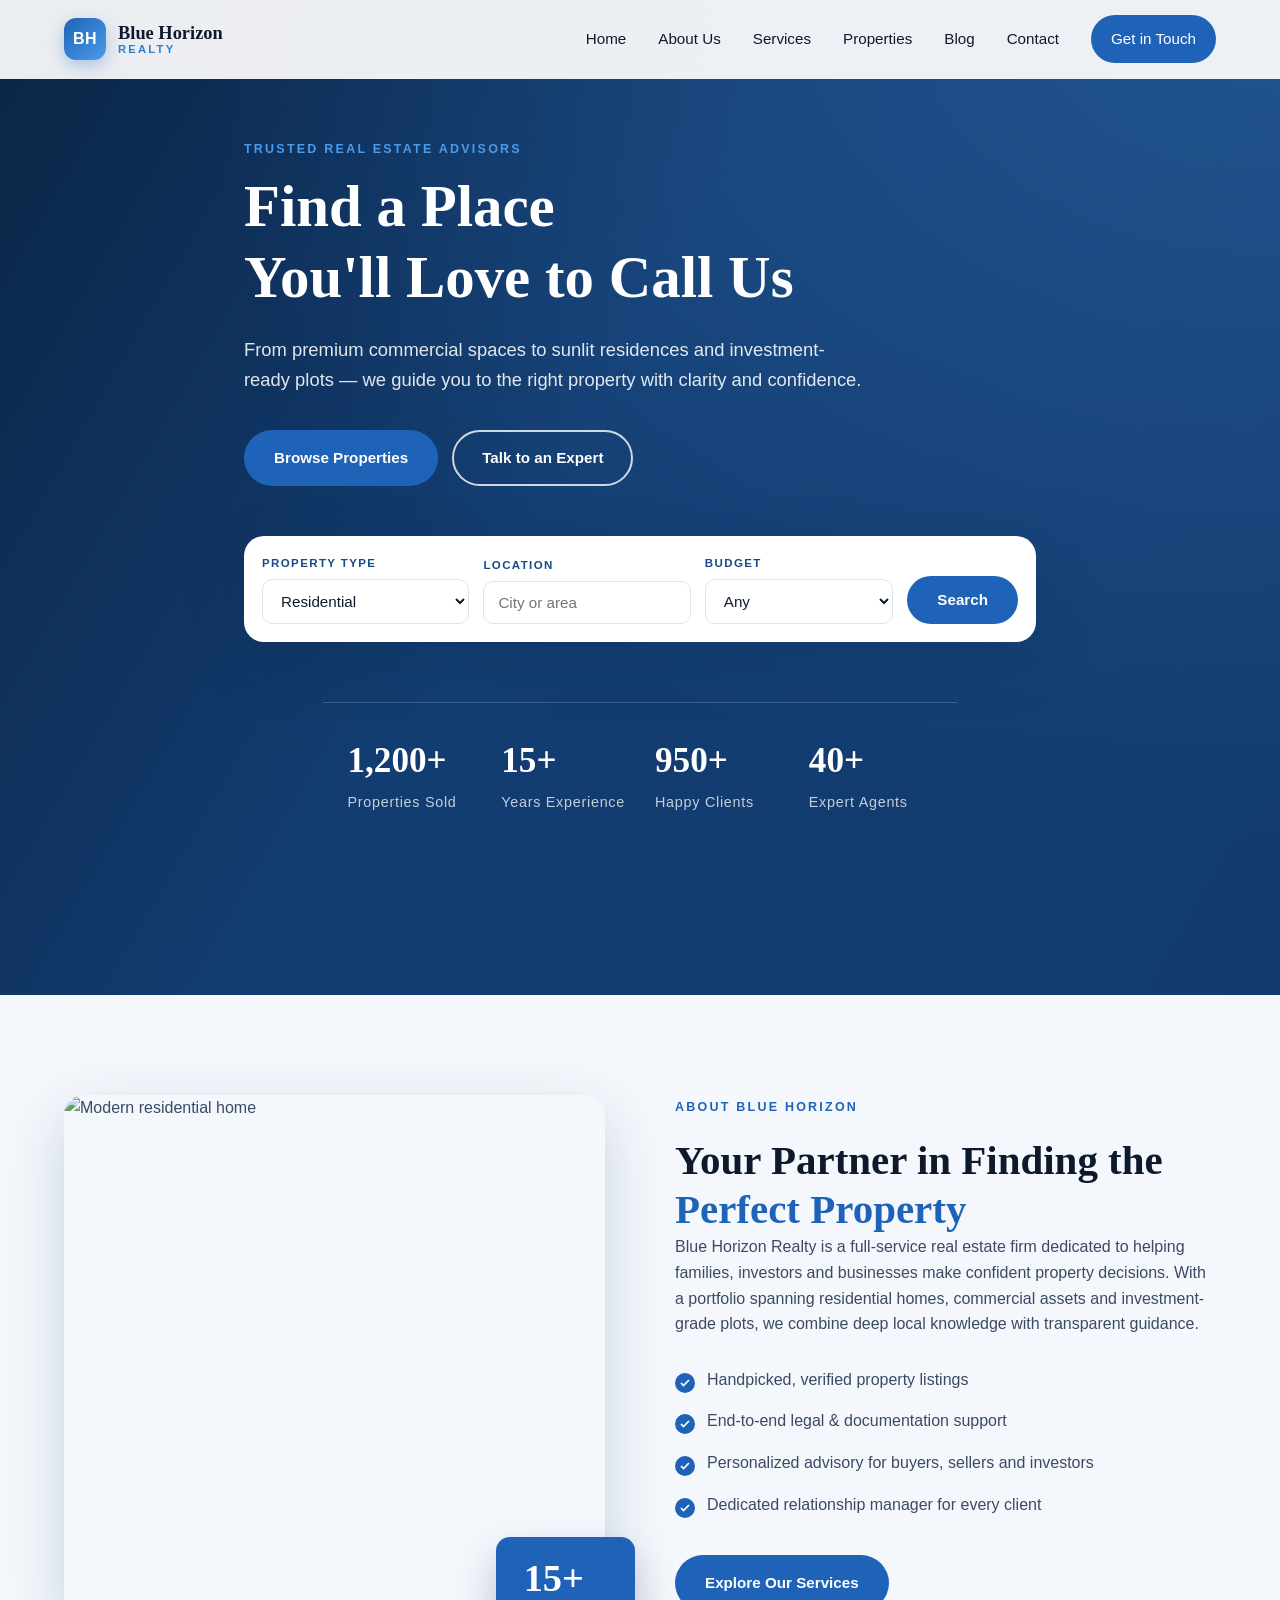
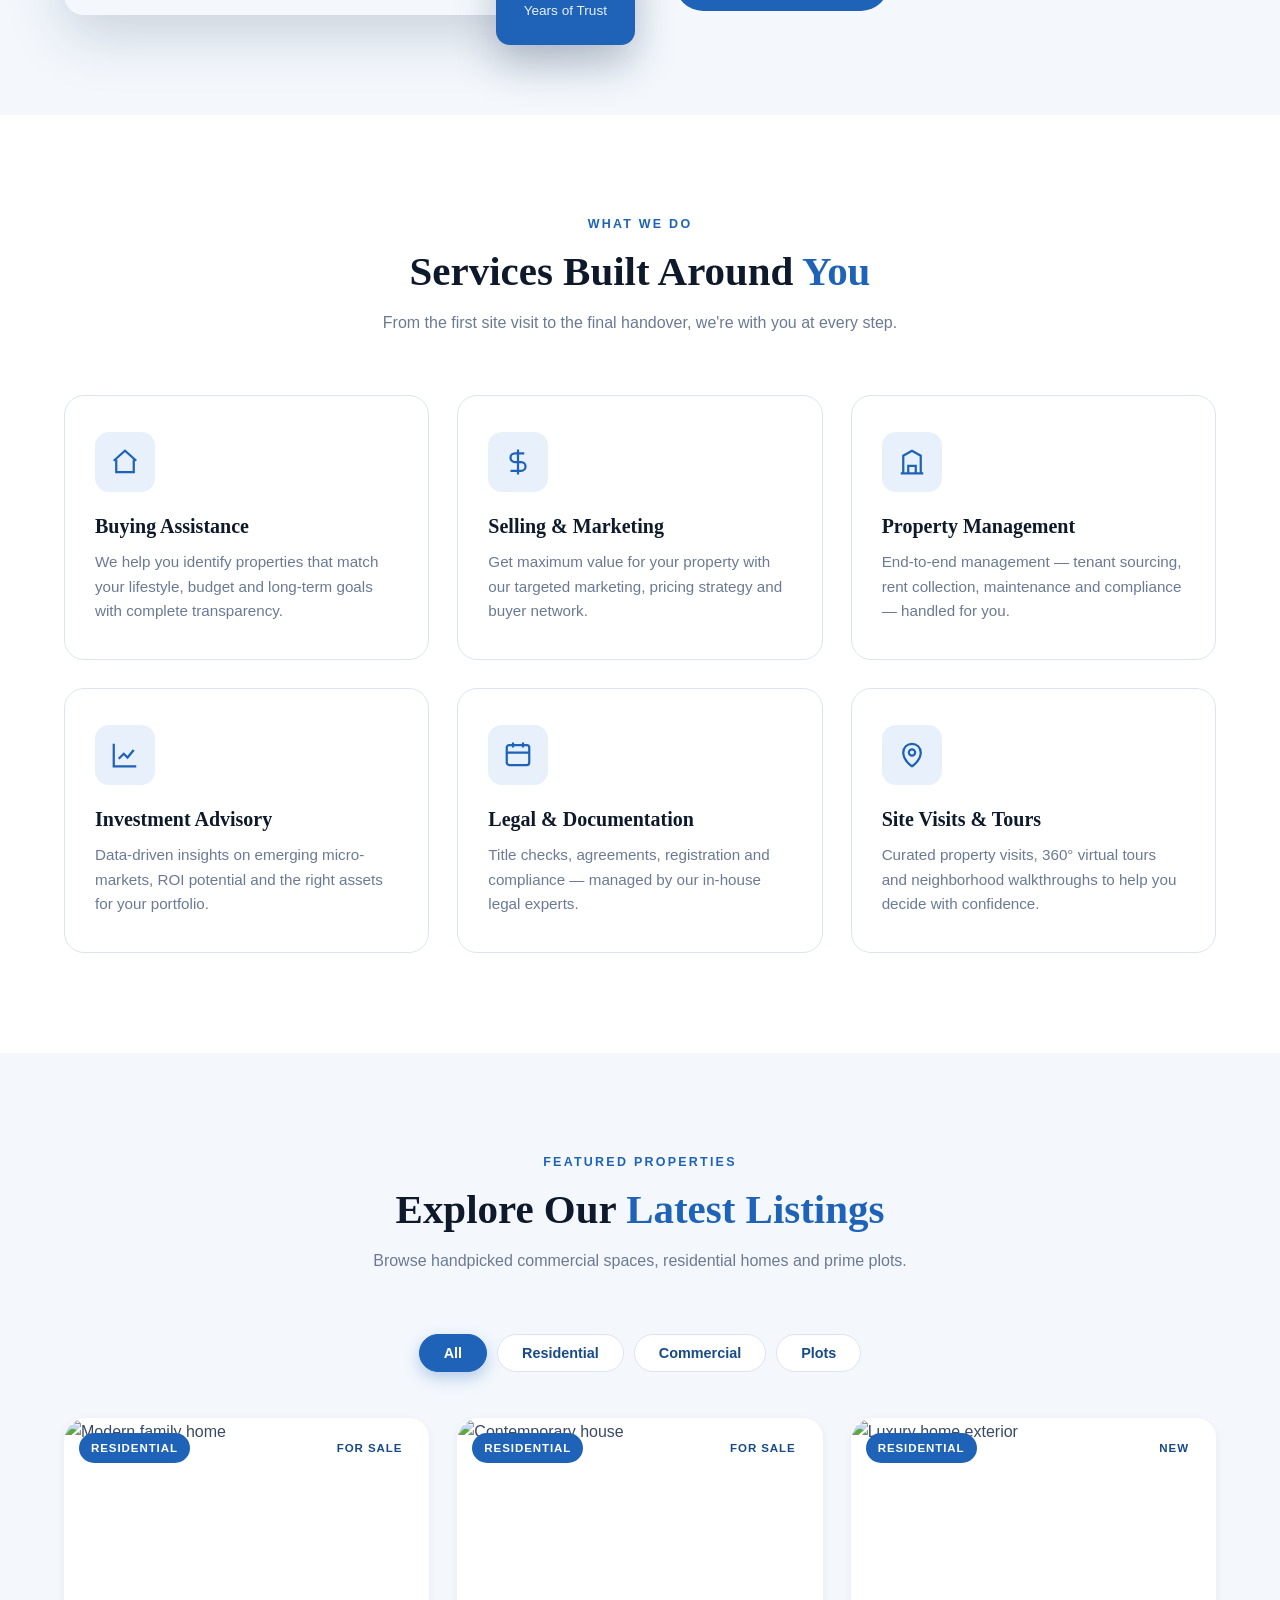
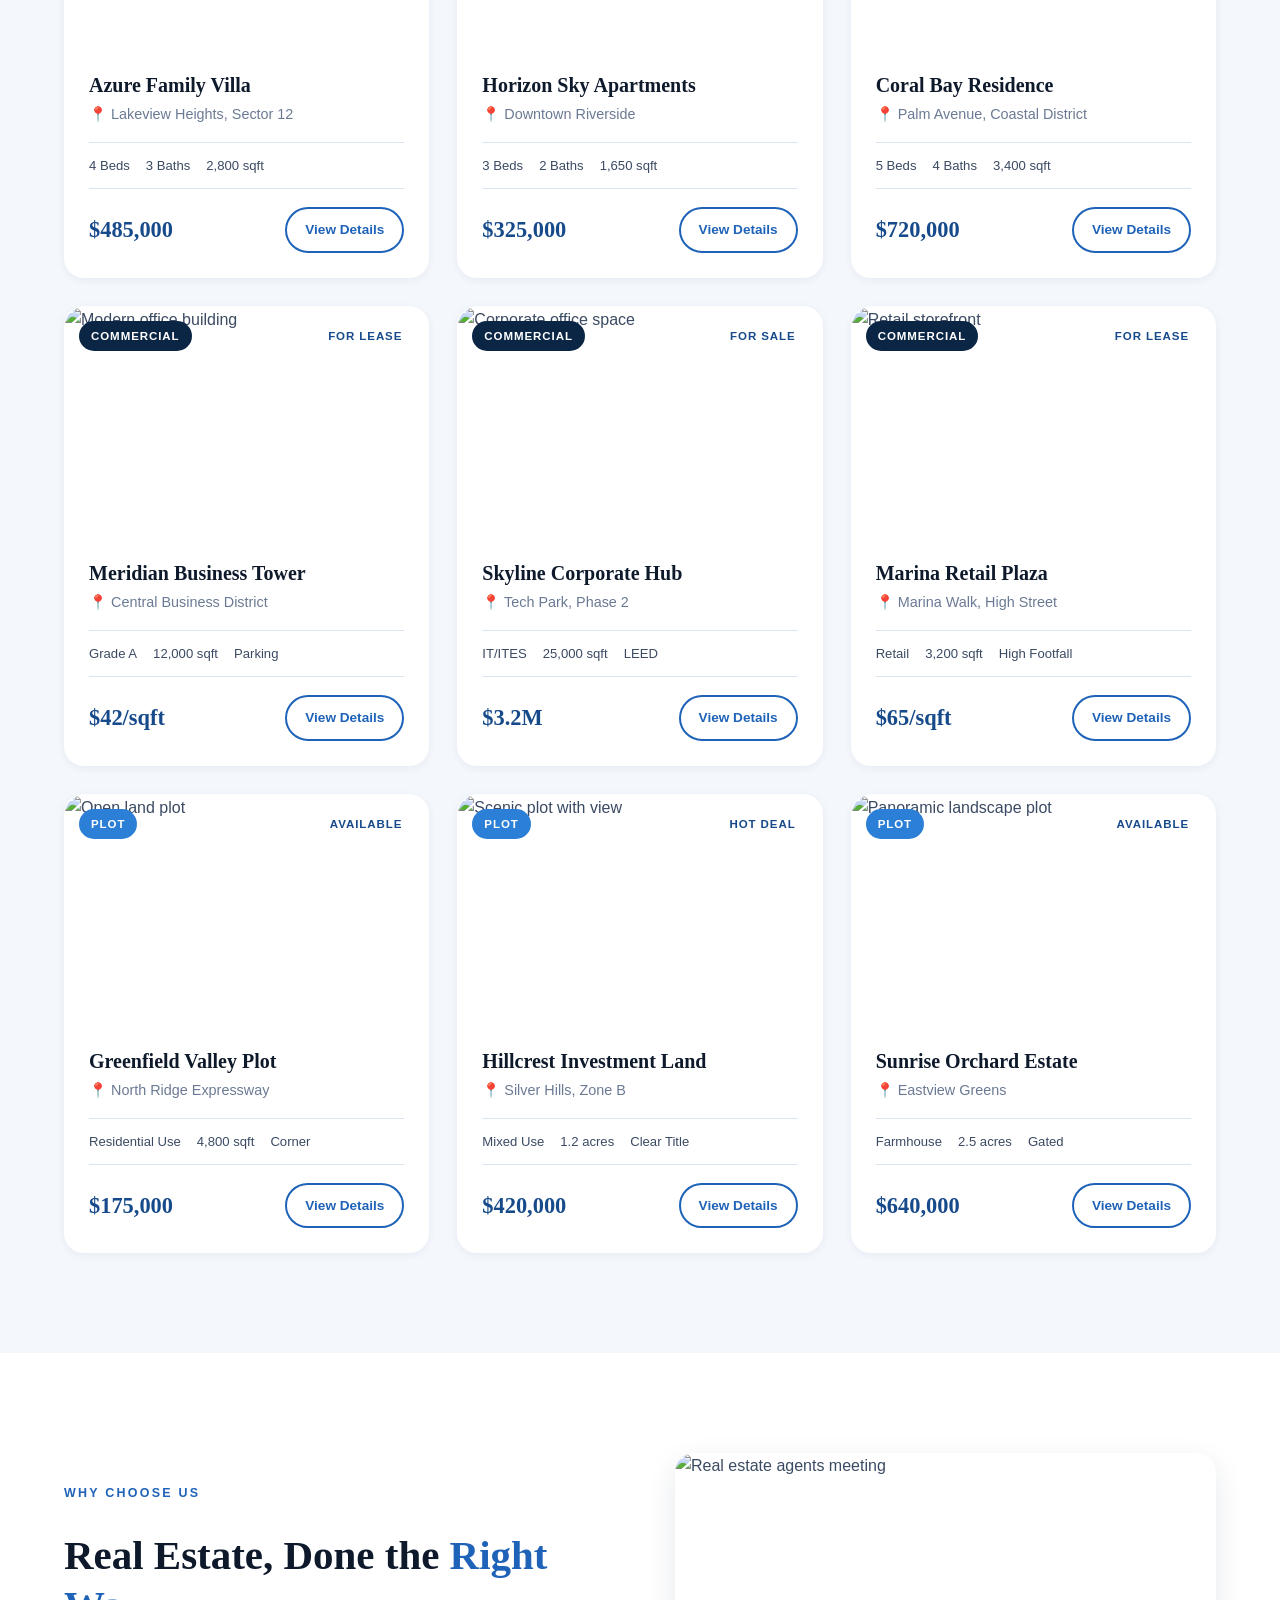
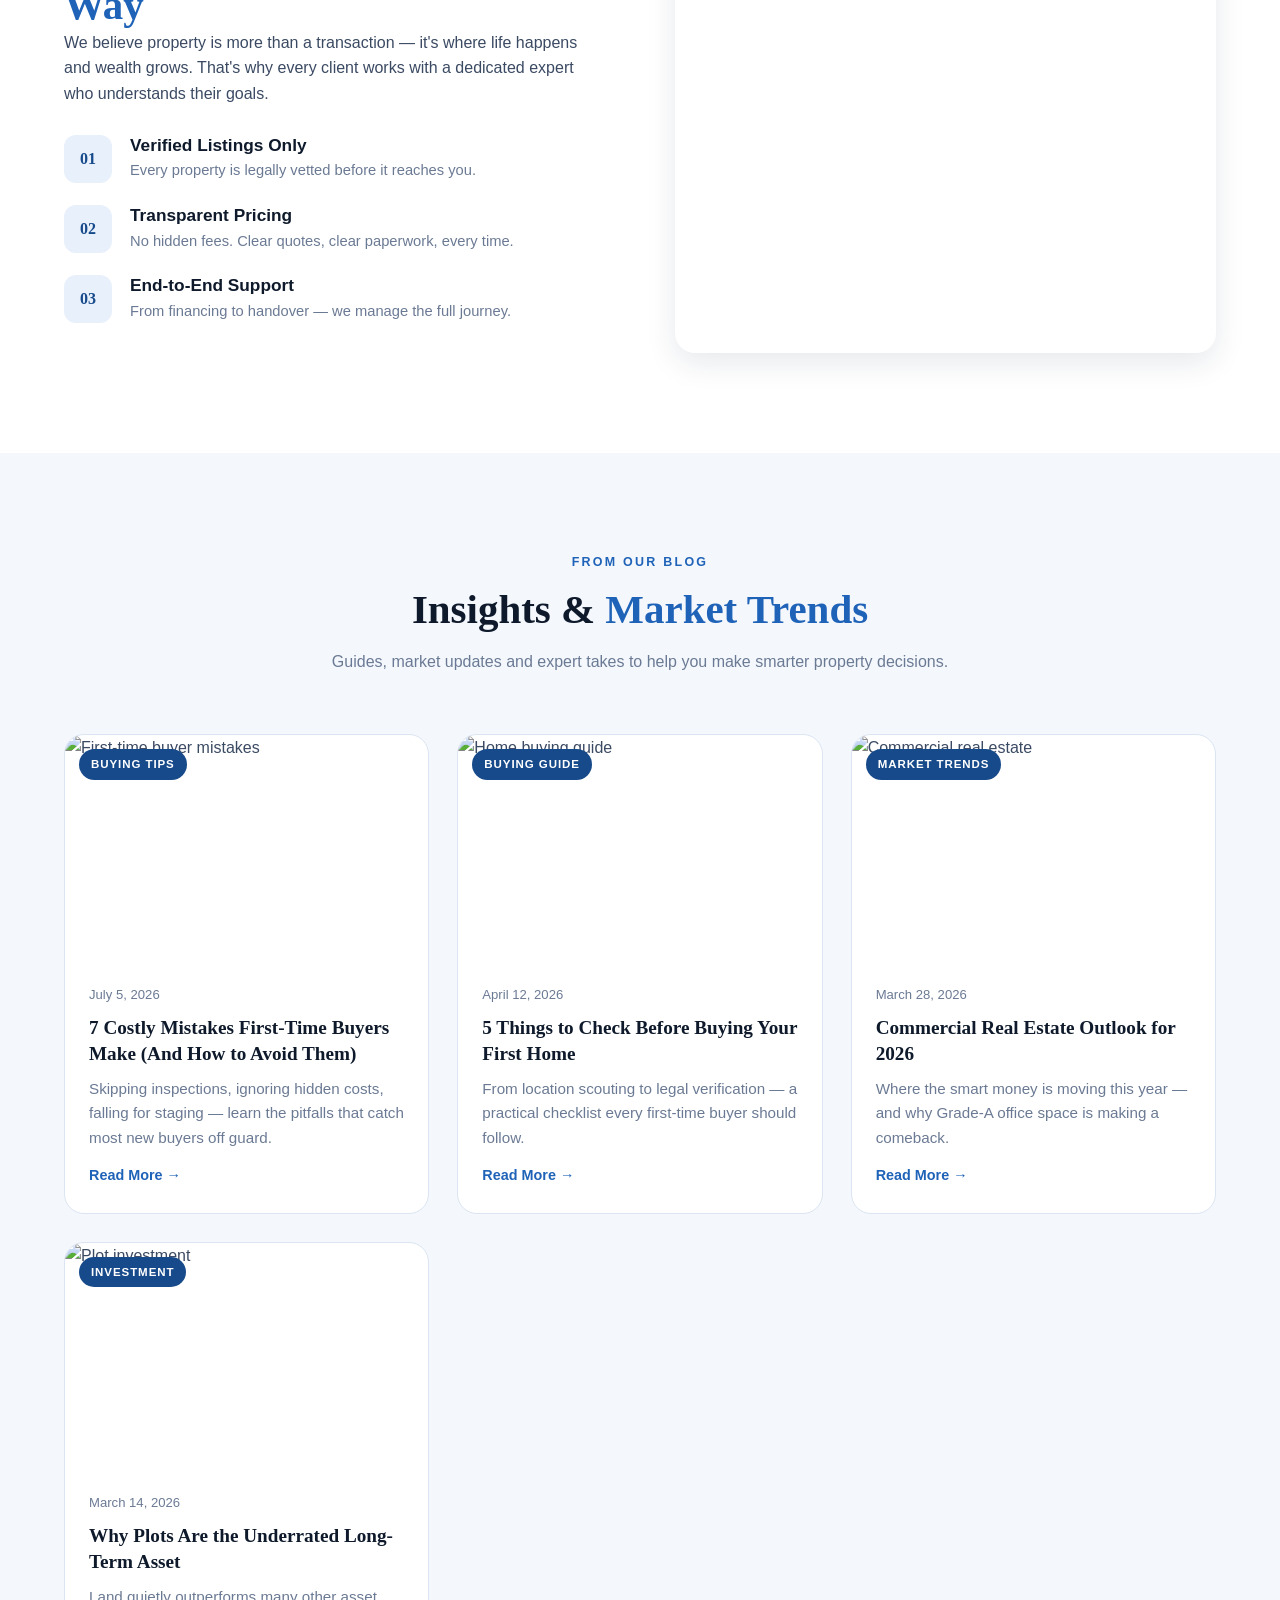
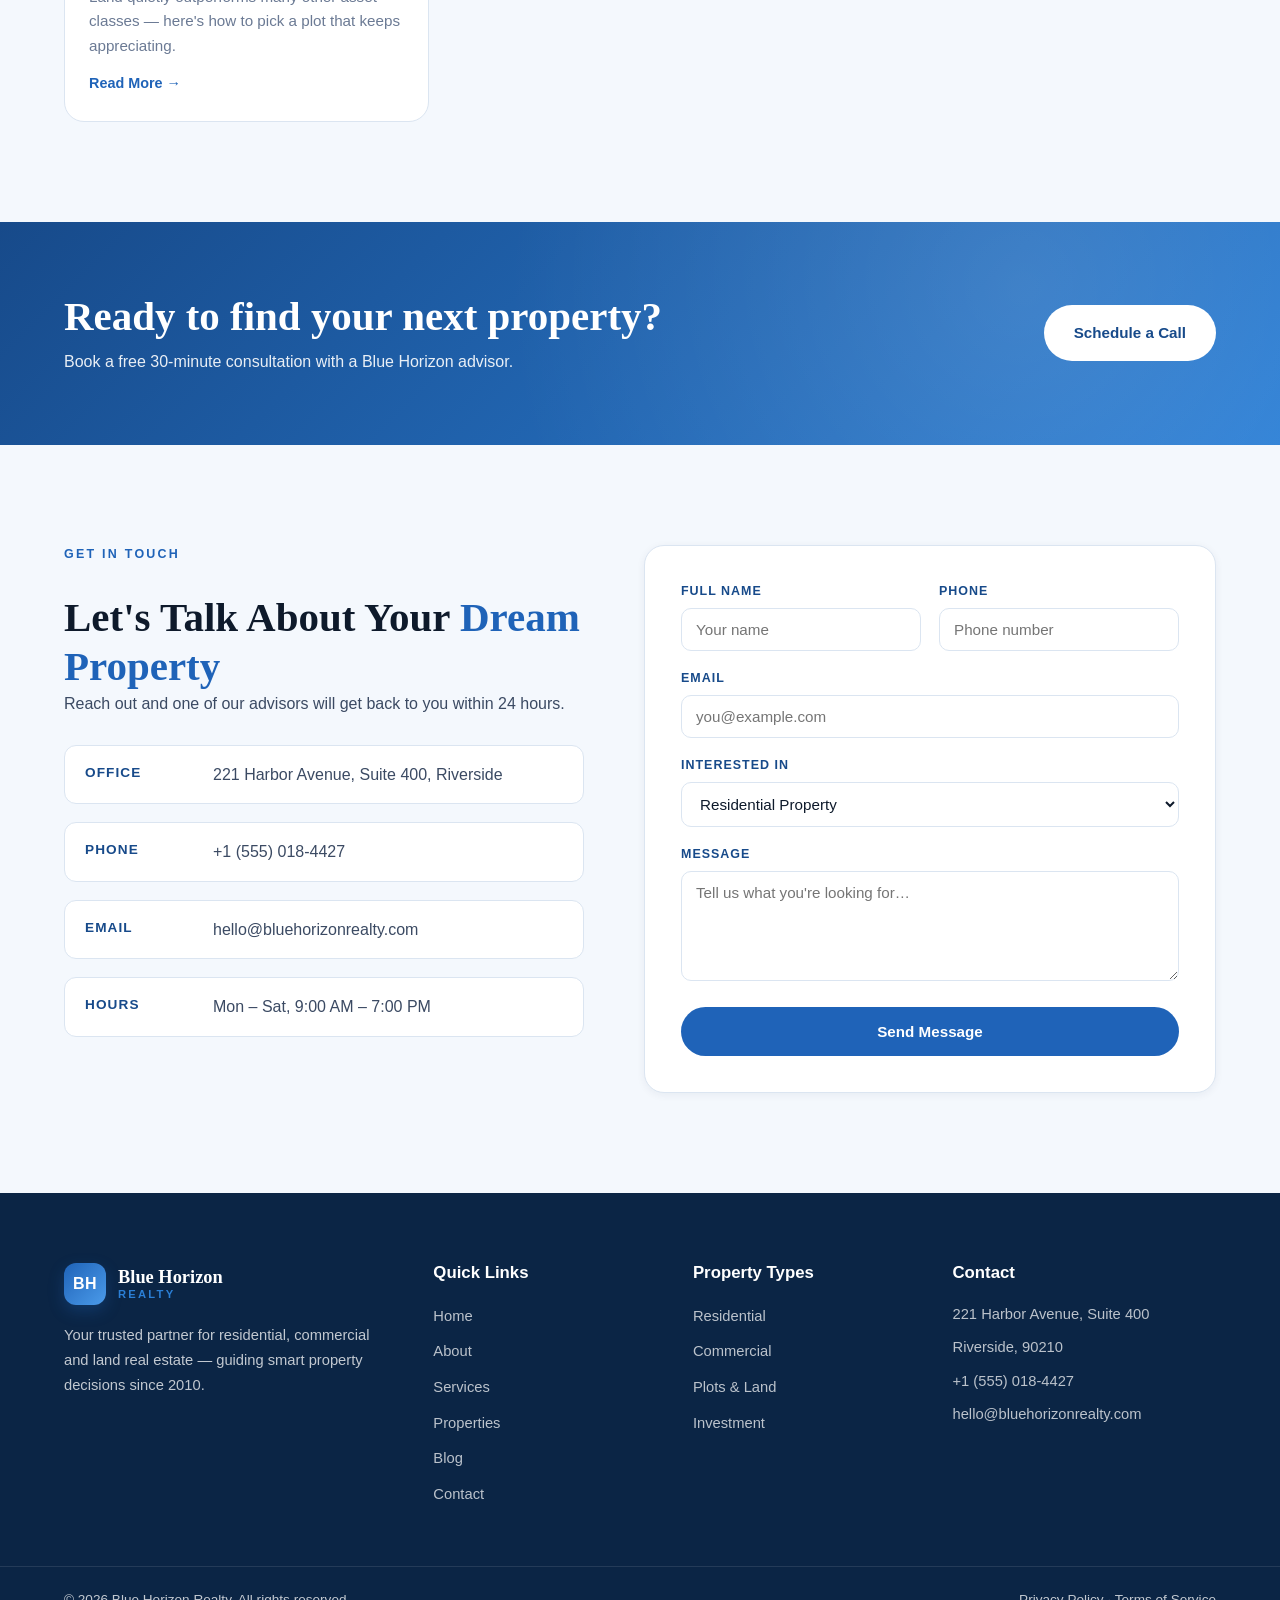
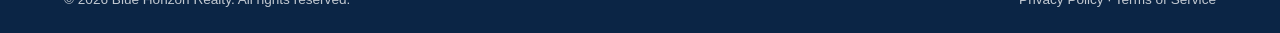
==== commit 388d6468: "Add security-testing skill and fix security vulnerabilities - Add security-testing skill with OWASP " ====
--- a/index.html
+++ b/index.html
@@ -9,6 +9,7 @@
 <link rel="preconnect" href="https://fonts.gstatic.com" crossorigin />
 <link href="https://fonts.googleapis.com/css2?family=Inter:wght@300;400;500;600;700;800&family=Playfair+Display:wght@500;700&display=swap" rel="stylesheet" />
 <link rel="stylesheet" href="styles.css" />
+<meta http-equiv="Content-Security-Policy" content="default-src 'self'; script-src 'self' https://www.googletagmanager.com; style-src 'self' https://fonts.googleapis.com; font-src https://fonts.gstatic.com; img-src 'self' https://images.unsplash.com data:; frame-src https://www.googletagmanager.com; connect-src 'self'; frame-ancestors 'none'; base-uri 'self'; form-action 'self';" />
 
 <!-- Google Tag Manager -->
 <script>(function(w,d,s,l,i){w[l]=w[l]||[];w[l].push({'gtm.start':
@@ -65,7 +66,7 @@
     </div>
 
     <!-- Quick search bar -->
-    <form class="hero-search" onsubmit="event.preventDefault(); document.getElementById('listings').scrollIntoView({behavior:'smooth'});">
+    <form class="hero-search" id="heroSearch">
       <div class="field">
         <label>Property Type</label>
         <select>
@@ -499,7 +500,7 @@
       </ul>
     </div>
 
-    <form class="contact-form" onsubmit="event.preventDefault(); alert('Thank you! We will be in touch shortly.'); this.reset();">
+    <form class="contact-form" id="contactForm">
       <div class="row">
         <div class="field"><label>Full Name</label><input type="text" required placeholder="Your name" /></div>
         <div class="field"><label>Phone</label><input type="tel" required placeholder="Phone number" /></div>
